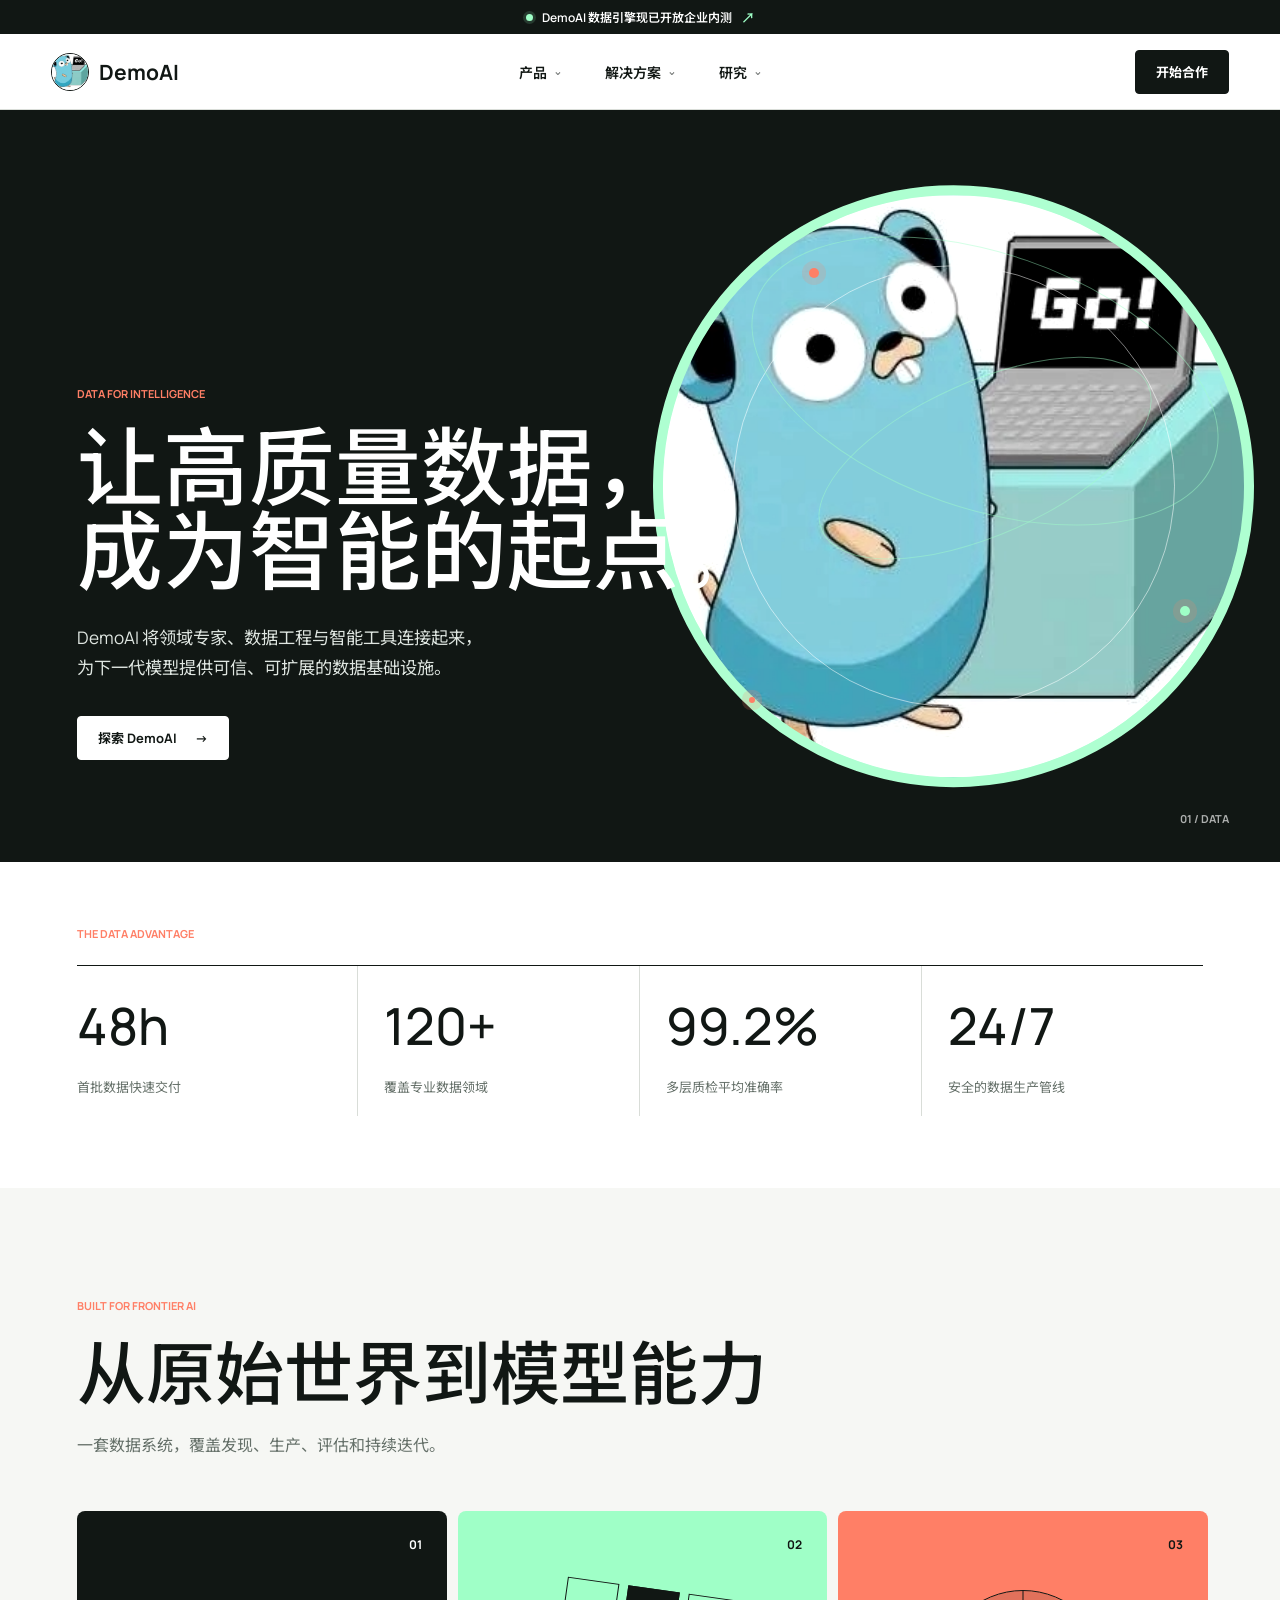
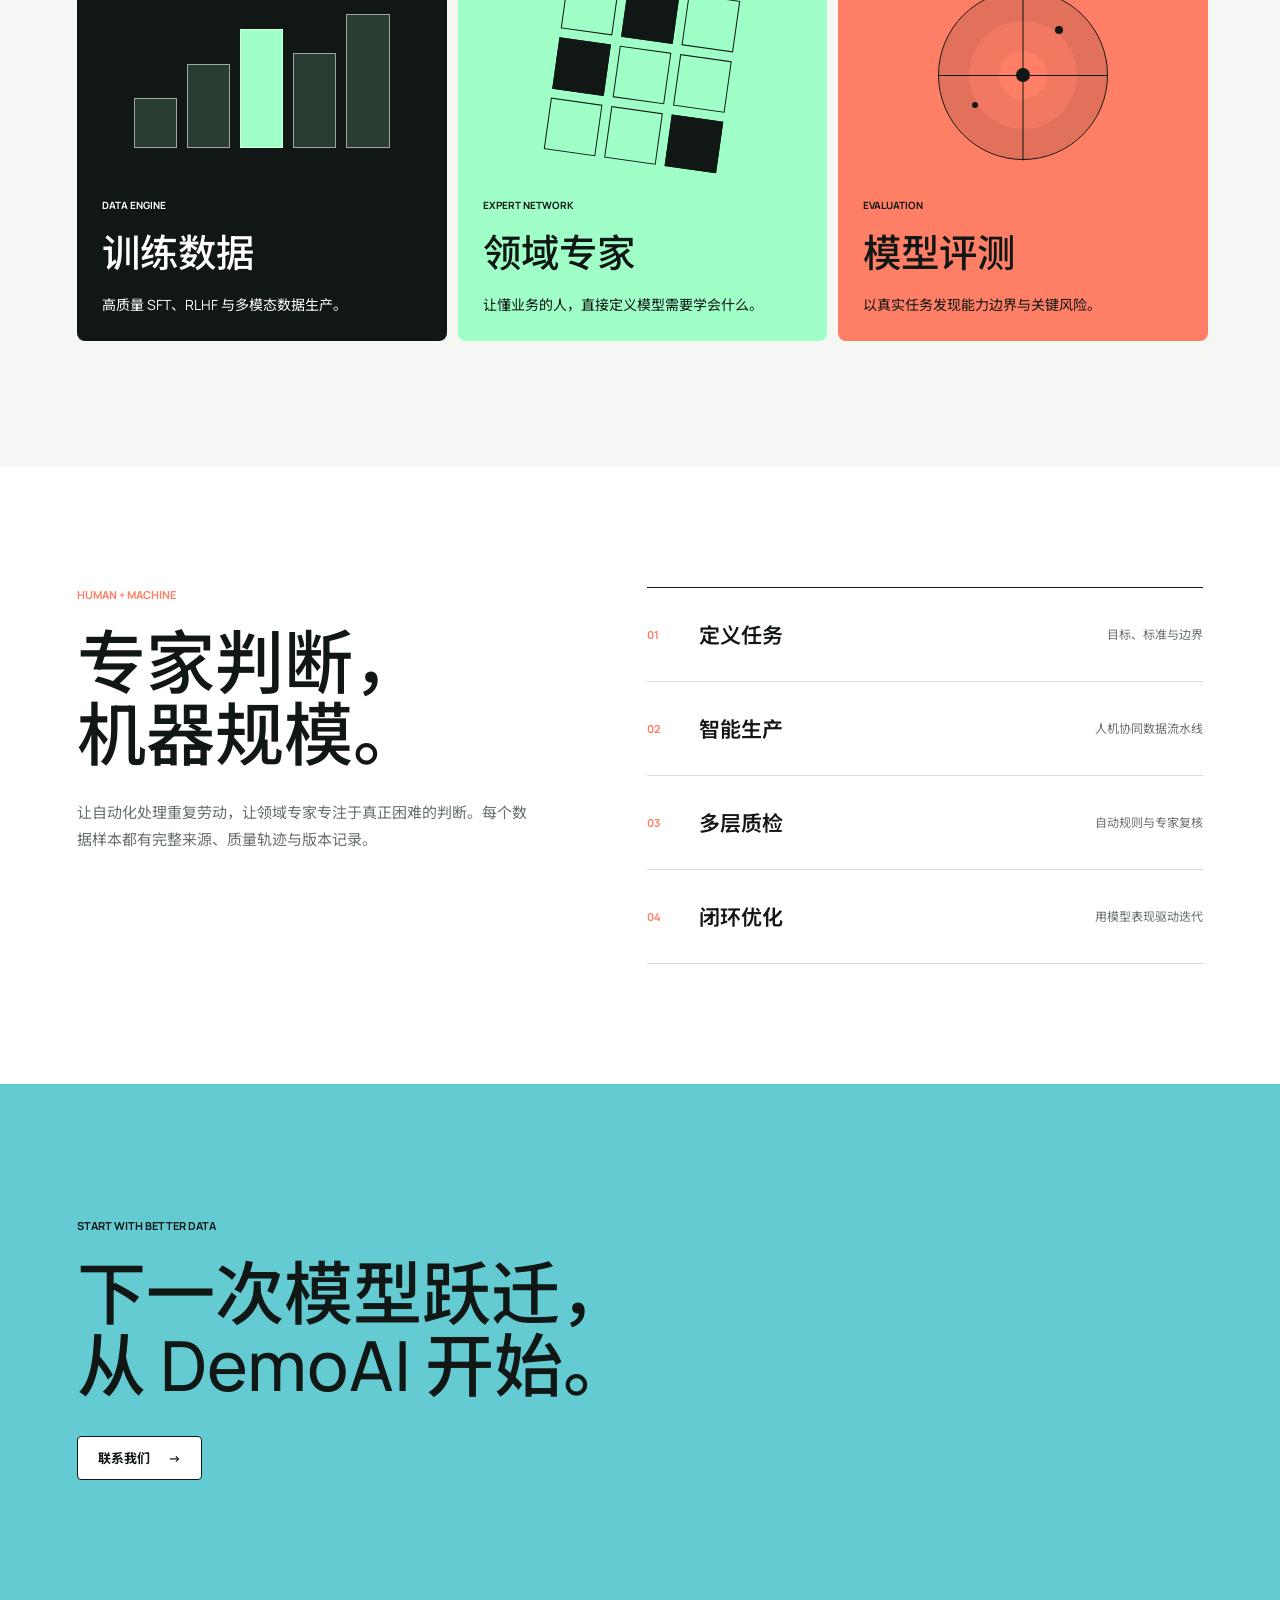
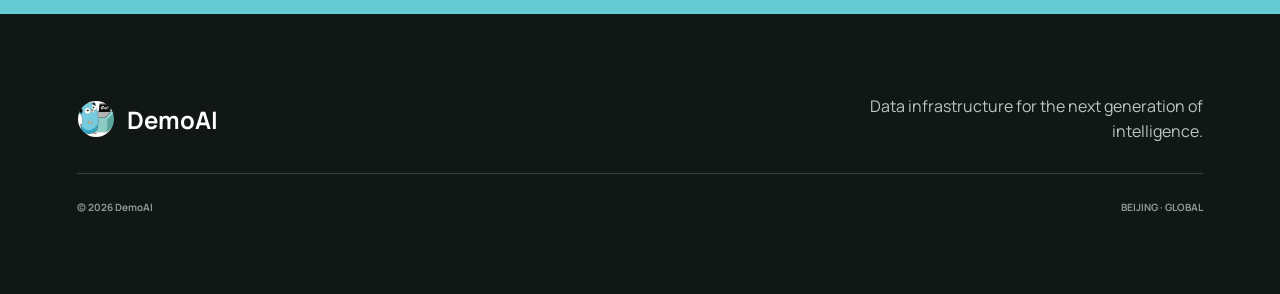
==== index.html @ bcf9f667 "Build DemoAI company homepage" ====
<!doctype html>
<html lang="zh-CN">
  <head>
    <meta charset="UTF-8" />
    <meta name="viewport" content="width=device-width, initial-scale=1.0" />
    <meta
      name="description"
      content="DemoAI 为人工智能团队提供高质量、多模态、可追溯的数据服务。"
    />
    <title>DemoAI | Data for intelligence</title>
    <link rel="preconnect" href="https://fonts.googleapis.com" />
    <link rel="preconnect" href="https://fonts.gstatic.com" crossorigin />
    <link
      href="https://fonts.googleapis.com/css2?family=Manrope:wght@400;500;600;700&family=Noto+Sans+SC:wght@400;500;600;700&display=swap"
      rel="stylesheet"
    />
    <link rel="stylesheet" href="styles.css" />
  </head>
  <body>
    <div class="announcement">
      <span class="announcement-dot" aria-hidden="true"></span>
      DemoAI 数据引擎现已开放企业内测
      <span class="announcement-arrow" aria-hidden="true">&#8599;</span>
    </div>

    <header class="site-header" data-header>
      <a class="brand" href="#top" aria-label="DemoAI 首页">
        <img src="assets/demoai-logo.jpeg" alt="DemoAI Logo" />
        <span>DemoAI</span>
      </a>

      <button
        class="menu-toggle"
        type="button"
        aria-label="打开导航菜单"
        aria-expanded="false"
        aria-controls="site-nav"
        data-menu-toggle
      >
        <span></span>
        <span></span>
      </button>

      <nav class="site-nav" id="site-nav" aria-label="主导航" data-nav>
        <div class="nav-group" data-dropdown>
          <button class="nav-trigger" type="button" aria-expanded="false">
            产品 <span aria-hidden="true">&#8964;</span>
          </button>
          <div class="dropdown" role="menu">
            <p class="dropdown-label">PRODUCTS</p>
            <button type="button" disabled role="menuitem">
              <strong>数据引擎</strong>
              <span>采集、治理与交付全链路</span>
            </button>
            <button type="button" disabled role="menuitem">
              <strong>模型评测</strong>
              <span>从能力到安全的系统评估</span>
            </button>
            <button type="button" disabled role="menuitem">
              <strong>Agent 工场</strong>
              <span>面向复杂任务的环境构建</span>
            </button>
          </div>
        </div>

        <div class="nav-group" data-dropdown>
          <button class="nav-trigger" type="button" aria-expanded="false">
            解决方案 <span aria-hidden="true">&#8964;</span>
          </button>
          <div class="dropdown dropdown-wide" role="menu">
            <p class="dropdown-label">SOLUTIONS</p>
            <button type="button" disabled role="menuitem">
              <strong>大模型训练</strong>
              <span>高质量预训练与后训练数据</span>
            </button>
            <button type="button" disabled role="menuitem">
              <strong>多模态理解</strong>
              <span>图像、视频与空间智能数据</span>
            </button>
            <button type="button" disabled role="menuitem">
              <strong>企业智能</strong>
              <span>私域知识与业务 Agent 数据</span>
            </button>
          </div>
        </div>

        <div class="nav-group" data-dropdown>
          <button class="nav-trigger" type="button" aria-expanded="false">
            研究 <span aria-hidden="true">&#8964;</span>
          </button>
          <div class="dropdown" role="menu">
            <p class="dropdown-label">RESEARCH</p>
            <button type="button" disabled role="menuitem">
              <strong>论文主页</strong>
              <span>即将开放</span>
            </button>
            <button type="button" disabled role="menuitem">
              <strong>技术报告</strong>
              <span>数据工程实践与洞察</span>
            </button>
            <button type="button" disabled role="menuitem">
              <strong>评测基准</strong>
              <span>面向真实场景的开放测评</span>
            </button>
          </div>
        </div>
      </nav>

      <button class="header-cta" type="button">开始合作</button>
    </header>

    <main id="top">
      <section class="hero" aria-labelledby="hero-title">
        <div class="hero-art" aria-hidden="true">
          <div class="data-orbit orbit-one"></div>
          <div class="data-orbit orbit-two"></div>
          <div class="data-point point-one"></div>
          <div class="data-point point-two"></div>
          <div class="data-point point-three"></div>
        </div>
        <div class="hero-logo" aria-hidden="true"></div>
        <div class="hero-content">
          <p class="eyebrow">DATA FOR INTELLIGENCE</p>
          <h1 id="hero-title">让高质量数据，<br />成为智能的起点。</h1>
          <p class="hero-copy">
            DemoAI 将领域专家、数据工程与智能工具连接起来，<br class="desktop-break" />
            为下一代模型提供可信、可扩展的数据基础设施。
          </p>
          <button class="primary-cta" type="button">
            探索 DemoAI <span aria-hidden="true">&#8594;</span>
          </button>
        </div>
        <div class="hero-index" aria-hidden="true">01 / DATA</div>
      </section>

      <section class="metrics" aria-label="DemoAI 数据能力">
        <p class="section-kicker">THE DATA ADVANTAGE</p>
        <div class="metric-grid">
          <article>
            <strong>48h</strong>
            <span>首批数据快速交付</span>
          </article>
          <article>
            <strong>120+</strong>
            <span>覆盖专业数据领域</span>
          </article>
          <article>
            <strong>99.2%</strong>
            <span>多层质检平均准确率</span>
          </article>
          <article>
            <strong>24/7</strong>
            <span>安全的数据生产管线</span>
          </article>
        </div>
      </section>

      <section class="capabilities" aria-labelledby="capabilities-title">
        <div class="section-heading">
          <p class="section-kicker">BUILT FOR FRONTIER AI</p>
          <h2 id="capabilities-title">从原始世界到模型能力</h2>
          <p>一套数据系统，覆盖发现、生产、评估和持续迭代。</p>
        </div>
        <div class="capability-grid">
          <article class="capability-card card-dark">
            <div class="card-number">01</div>
            <div class="signal-bars" aria-hidden="true">
              <i></i><i></i><i></i><i></i><i></i>
            </div>
            <div>
              <p>DATA ENGINE</p>
              <h3>训练数据</h3>
              <span>高质量 SFT、RLHF 与多模态数据生产。</span>
            </div>
          </article>
          <article class="capability-card card-mint">
            <div class="card-number">02</div>
            <div class="matrix" aria-hidden="true">
              <i></i><i></i><i></i><i></i><i></i><i></i><i></i><i></i><i></i>
            </div>
            <div>
              <p>EXPERT NETWORK</p>
              <h3>领域专家</h3>
              <span>让懂业务的人，直接定义模型需要学会什么。</span>
            </div>
          </article>
          <article class="capability-card card-coral">
            <div class="card-number">03</div>
            <div class="radar" aria-hidden="true"><i></i></div>
            <div>
              <p>EVALUATION</p>
              <h3>模型评测</h3>
              <span>以真实任务发现能力边界与关键风险。</span>
            </div>
          </article>
        </div>
      </section>

      <section class="workflow" aria-labelledby="workflow-title">
        <div class="workflow-copy">
          <p class="section-kicker">HUMAN + MACHINE</p>
          <h2 id="workflow-title">专家判断，<br />机器规模。</h2>
          <p>
            让自动化处理重复劳动，让领域专家专注于真正困难的判断。每个数据样本都有完整来源、质量轨迹与版本记录。
          </p>
        </div>
        <ol class="workflow-list">
          <li><span>01</span><strong>定义任务</strong><small>目标、标准与边界</small></li>
          <li><span>02</span><strong>智能生产</strong><small>人机协同数据流水线</small></li>
          <li><span>03</span><strong>多层质检</strong><small>自动规则与专家复核</small></li>
          <li><span>04</span><strong>闭环优化</strong><small>用模型表现驱动迭代</small></li>
        </ol>
      </section>

      <section class="cta-band">
        <p class="section-kicker">START WITH BETTER DATA</p>
        <h2>下一次模型跃迁，<br />从 DemoAI 开始。</h2>
        <button class="primary-cta light" type="button">
          联系我们 <span aria-hidden="true">&#8594;</span>
        </button>
      </section>
    </main>

    <footer class="site-footer">
      <div class="footer-brand">
        <img src="assets/demoai-logo.jpeg" alt="" />
        <strong>DemoAI</strong>
      </div>
      <p>Data infrastructure for the next generation of intelligence.</p>
      <div class="footer-meta">
        <span>&copy; 2026 DemoAI</span>
        <span>BEIJING &middot; GLOBAL</span>
      </div>
    </footer>

    <script src="script.js"></script>
  </body>
</html>
---- styles.css ----
:root {
  color-scheme: light;
  --ink: #111714;
  --paper: #f6f7f4;
  --white: #ffffff;
  --mint: #9fffc7;
  --aqua: #64cbd3;
  --coral: #ff7f66;
  --line: #d9ddd8;
  --muted: #657069;
  --header-height: 76px;
  --announcement-height: 34px;
  font-family: "Manrope", "Noto Sans SC", sans-serif;
  font-synthesis: none;
  text-rendering: optimizeLegibility;
}

* {
  box-sizing: border-box;
}

html {
  scroll-behavior: smooth;
}

body {
  margin: 0;
  background: var(--paper);
  color: var(--ink);
}

button,
a {
  font: inherit;
}

button {
  color: inherit;
}

.announcement {
  min-height: var(--announcement-height);
  display: flex;
  align-items: center;
  justify-content: center;
  gap: 9px;
  padding: 7px 20px;
  background: var(--ink);
  color: var(--white);
  font-size: 12px;
  font-weight: 600;
}

.announcement-dot {
  width: 7px;
  height: 7px;
  border-radius: 50%;
  background: var(--mint);
  box-shadow: 0 0 0 3px rgb(159 255 199 / 15%);
}

.announcement-arrow {
  color: var(--mint);
  font-size: 14px;
}

.site-header {
  position: relative;
  z-index: 30;
  height: var(--header-height);
  display: grid;
  grid-template-columns: minmax(170px, 1fr) auto minmax(170px, 1fr);
  align-items: center;
  padding: 0 clamp(20px, 4vw, 64px);
  background: var(--white);
  border-bottom: 1px solid var(--line);
}

.brand {
  width: max-content;
  display: inline-flex;
  align-items: center;
  gap: 10px;
  color: var(--ink);
  text-decoration: none;
  font-size: 21px;
  font-weight: 700;
}

.brand img,
.footer-brand img {
  width: 38px;
  height: 38px;
  object-fit: cover;
  border: 1px solid var(--ink);
  border-radius: 50%;
}

.site-nav {
  display: flex;
  align-items: stretch;
  height: 100%;
}

.nav-group {
  position: relative;
  display: flex;
  align-items: center;
}

.nav-trigger {
  height: 100%;
  display: inline-flex;
  align-items: center;
  gap: 7px;
  padding: 0 22px;
  border: 0;
  background: transparent;
  font-size: 14px;
  font-weight: 600;
  cursor: pointer;
}

.nav-trigger span {
  display: inline-block;
  font-size: 14px;
  transform: translateY(-2px);
  transition: transform 180ms ease;
}

.nav-group.is-open .nav-trigger span {
  transform: rotate(180deg) translateY(2px);
}

.nav-trigger::after {
  content: "";
  position: absolute;
  right: 22px;
  bottom: 0;
  left: 22px;
  height: 2px;
  background: var(--ink);
  transform: scaleX(0);
  transition: transform 180ms ease;
}

.nav-group.is-open .nav-trigger::after,
.nav-trigger:hover::after,
.nav-trigger:focus-visible::after {
  transform: scaleX(1);
}

.dropdown {
  position: absolute;
  top: calc(100% - 1px);
  left: 50%;
  width: 310px;
  padding: 18px;
  border: 1px solid var(--line);
  background: var(--white);
  box-shadow: 0 16px 40px rgb(17 23 20 / 12%);
  opacity: 0;
  visibility: hidden;
  transform: translate(-50%, 8px);
  transition: opacity 150ms ease, transform 150ms ease, visibility 150ms ease;
}

.dropdown-wide {
  width: 340px;
}

.nav-group.is-open .dropdown {
  opacity: 1;
  visibility: visible;
  transform: translate(-50%, 0);
}

.dropdown-label {
  margin: 0 0 10px;
  color: var(--muted);
  font-size: 10px;
  font-weight: 700;
  letter-spacing: 0;
}

.dropdown button {
  width: 100%;
  display: grid;
  gap: 3px;
  padding: 13px 12px;
  border: 0;
  border-top: 1px solid #eceeeb;
  background: transparent;
  text-align: left;
}

.dropdown button:disabled {
  color: var(--ink);
  cursor: default;
  opacity: 1;
}

.dropdown button:hover {
  background: #f1f4f0;
}

.dropdown strong {
  font-size: 14px;
  font-weight: 650;
}

.dropdown span {
  color: var(--muted);
  font-size: 12px;
}

.header-cta,
.primary-cta {
  min-height: 44px;
  display: inline-flex;
  align-items: center;
  justify-content: center;
  gap: 18px;
  padding: 0 20px;
  border: 1px solid var(--ink);
  border-radius: 4px;
  background: var(--ink);
  color: var(--white);
  font-size: 13px;
  font-weight: 700;
  cursor: pointer;
  transition: background 180ms ease, color 180ms ease, transform 180ms ease;
}

.header-cta {
  justify-self: end;
}

.header-cta:hover,
.primary-cta:hover {
  background: var(--mint);
  color: var(--ink);
  transform: translateY(-2px);
}

.menu-toggle {
  display: none;
}

.hero {
  position: relative;
  min-height: min(790px, calc(100svh - var(--announcement-height) - var(--header-height) - 38px));
  overflow: hidden;
  display: flex;
  align-items: flex-end;
  padding: clamp(56px, 8vw, 116px) clamp(22px, 6vw, 92px);
  background: var(--ink);
  color: var(--white);
  isolation: isolate;
}

.hero-logo {
  position: absolute;
  z-index: -2;
  top: 50%;
  right: clamp(-50px, 2vw, 44px);
  width: min(47vw, 620px);
  aspect-ratio: 1;
  background: var(--aqua) url("assets/demoai-logo.jpeg") center / cover no-repeat;
  border: 10px solid var(--mint);
  border-radius: 50%;
  transform: translateY(-50%);
  filter: saturate(0.82) contrast(1.05);
}

.hero-logo::after {
  content: "";
  position: absolute;
  inset: 12%;
  border: 1px solid rgb(255 255 255 / 50%);
  border-radius: 50%;
}

.hero-content {
  position: relative;
  z-index: 2;
  width: min(850px, 67vw);
}

.eyebrow,
.section-kicker {
  margin: 0 0 24px;
  color: var(--coral);
  font-size: 11px;
  font-weight: 700;
  letter-spacing: 0;
}

.hero h1 {
  max-width: 850px;
  margin: 0;
  font-size: clamp(48px, 6.7vw, 102px);
  font-weight: 500;
  line-height: 0.98;
  letter-spacing: 0;
}

.hero-copy {
  margin: 30px 0 32px;
  color: #dfe6e1;
  font-size: clamp(15px, 1.35vw, 19px);
  line-height: 1.75;
}

.hero .primary-cta {
  border-color: var(--white);
  background: var(--white);
  color: var(--ink);
}

.hero .primary-cta:hover {
  border-color: var(--mint);
  background: var(--mint);
}

.hero-index {
  position: absolute;
  right: clamp(22px, 4vw, 64px);
  bottom: 36px;
  color: rgb(255 255 255 / 65%);
  font-size: 11px;
  font-weight: 700;
}

.hero-art {
  position: absolute;
  inset: 0;
  z-index: -1;
  pointer-events: none;
}

.data-orbit {
  position: absolute;
  border: 1px solid rgb(159 255 199 / 45%);
  border-radius: 50%;
}

.orbit-one {
  width: 38vw;
  height: 20vw;
  top: 19%;
  right: 4%;
  transform: rotate(19deg);
}

.orbit-two {
  width: 28vw;
  height: 12vw;
  top: 36%;
  right: 9%;
  transform: rotate(-24deg);
}

.data-point {
  position: absolute;
  width: 10px;
  height: 10px;
  border-radius: 50%;
  background: var(--coral);
  box-shadow: 0 0 0 7px rgb(255 127 102 / 18%);
}

.point-one { top: 21%; right: 36%; }
.point-two { top: 66%; right: 7%; background: var(--mint); }
.point-three { top: 78%; right: 41%; width: 6px; height: 6px; }

.metrics {
  padding: 64px clamp(22px, 6vw, 92px) 72px;
  background: var(--white);
}

.metric-grid {
  display: grid;
  grid-template-columns: repeat(4, minmax(0, 1fr));
  border-top: 1px solid var(--ink);
}

.metric-grid article {
  min-height: 150px;
  display: flex;
  flex-direction: column;
  justify-content: space-between;
  padding: 24px 26px 20px 0;
  border-right: 1px solid var(--line);
}

.metric-grid article:not(:first-child) {
  padding-left: 26px;
}

.metric-grid article:last-child {
  border-right: 0;
}

.metric-grid strong {
  font-size: clamp(36px, 4vw, 64px);
  font-weight: 500;
}

.metric-grid span {
  color: var(--muted);
  font-size: 13px;
}

.capabilities {
  padding: 110px clamp(22px, 6vw, 92px) 126px;
}

.section-heading {
  max-width: 760px;
  margin-bottom: 52px;
}

.section-heading h2,
.workflow h2,
.cta-band h2 {
  margin: 0;
  font-size: clamp(42px, 5.4vw, 78px);
  font-weight: 500;
  line-height: 1.05;
  letter-spacing: 0;
}

.section-heading > p:last-child {
  max-width: 540px;
  margin: 22px 0 0;
  color: var(--muted);
  font-size: 16px;
  line-height: 1.7;
}

.capability-grid {
  display: grid;
  grid-template-columns: repeat(3, minmax(0, 1fr));
  gap: 16px;
}

.capability-card {
  aspect-ratio: 0.86;
  min-height: 430px;
  display: flex;
  flex-direction: column;
  justify-content: space-between;
  padding: 25px;
  border-radius: 8px;
  overflow: hidden;
}

.card-dark {
  background: var(--ink);
  color: var(--white);
}

.card-mint {
  background: var(--mint);
}

.card-coral {
  background: var(--coral);
}

.card-number {
  align-self: flex-end;
  font-size: 12px;
  font-weight: 700;
}

.capability-card p {
  margin: 0 0 10px;
  font-size: 10px;
  font-weight: 700;
}

.capability-card h3 {
  margin: 0 0 14px;
  font-size: clamp(30px, 3vw, 46px);
  font-weight: 500;
}

.capability-card span {
  display: block;
  max-width: 300px;
  font-size: 14px;
  line-height: 1.65;
}

.signal-bars {
  height: 145px;
  display: flex;
  align-items: flex-end;
  gap: 10px;
  padding: 0 10%;
}

.signal-bars i {
  flex: 1;
  border: 1px solid rgb(255 255 255 / 55%);
  background: rgb(159 255 199 / 16%);
}

.signal-bars i:nth-child(1) { height: 34%; }
.signal-bars i:nth-child(2) { height: 58%; }
.signal-bars i:nth-child(3) { height: 82%; background: var(--mint); }
.signal-bars i:nth-child(4) { height: 65%; }
.signal-bars i:nth-child(5) { height: 92%; }

.matrix {
  display: grid;
  grid-template-columns: repeat(3, 52px);
  gap: 9px;
  align-self: center;
  transform: rotate(8deg);
}

.matrix i {
  aspect-ratio: 1;
  border: 1px solid var(--ink);
  background: transparent;
}

.matrix i:nth-child(2),
.matrix i:nth-child(4),
.matrix i:nth-child(9) {
  background: var(--ink);
}

.radar {
  width: 170px;
  aspect-ratio: 1;
  align-self: center;
  display: grid;
  place-items: center;
  border: 1px solid var(--ink);
  border-radius: 50%;
  box-shadow: inset 0 0 0 30px rgb(17 23 20 / 7%), inset 0 0 0 60px rgb(17 23 20 / 6%);
}

.radar::before,
.radar::after {
  content: "";
  position: absolute;
  width: 170px;
  height: 1px;
  background: var(--ink);
}

.radar::after {
  transform: rotate(90deg);
}

.radar i {
  position: relative;
  z-index: 1;
  width: 14px;
  height: 14px;
  border-radius: 50%;
  background: var(--ink);
  box-shadow: 36px -45px 0 -3px var(--ink), -48px 30px 0 -4px var(--ink);
}

.workflow {
  display: grid;
  grid-template-columns: minmax(0, 0.9fr) minmax(460px, 1.1fr);
  gap: clamp(60px, 9vw, 150px);
  padding: 120px clamp(22px, 6vw, 92px);
  background: var(--white);
}

.workflow-copy > p:last-child {
  max-width: 520px;
  margin: 28px 0 0;
  color: var(--muted);
  font-size: 15px;
  line-height: 1.8;
}

.workflow-list {
  margin: 0;
  padding: 0;
  border-top: 1px solid var(--ink);
  list-style: none;
}

.workflow-list li {
  display: grid;
  grid-template-columns: 52px 1fr auto;
  align-items: center;
  min-height: 94px;
  border-bottom: 1px solid var(--line);
}

.workflow-list span {
  color: var(--coral);
  font-size: 11px;
  font-weight: 700;
}

.workflow-list strong {
  font-size: 21px;
  font-weight: 600;
}

.workflow-list small {
  color: var(--muted);
  font-size: 12px;
}

.cta-band {
  min-height: 530px;
  display: flex;
  flex-direction: column;
  align-items: flex-start;
  justify-content: center;
  padding: 80px clamp(22px, 6vw, 92px);
  background: var(--aqua);
  color: var(--ink);
}

.cta-band .section-kicker {
  color: var(--ink);
}

.cta-band h2 {
  margin-bottom: 34px;
}

.primary-cta.light {
  background: var(--white);
  color: var(--ink);
}

.site-footer {
  min-height: 280px;
  display: grid;
  grid-template-columns: 1fr 1fr;
  align-content: center;
  gap: 28px;
  padding: 70px clamp(22px, 6vw, 92px);
  background: var(--ink);
  color: var(--white);
}

.footer-brand {
  display: flex;
  align-items: center;
  gap: 12px;
  font-size: 24px;
}

.site-footer > p {
  justify-self: end;
  max-width: 390px;
  margin: 0;
  color: #bdc5c0;
  line-height: 1.6;
  text-align: right;
}

.footer-meta {
  grid-column: 1 / -1;
  display: flex;
  justify-content: space-between;
  padding-top: 26px;
  border-top: 1px solid #39413c;
  color: #8f9992;
  font-size: 10px;
  font-weight: 700;
}

@media (max-width: 900px) {
  .site-header {
    grid-template-columns: 1fr auto;
  }

  .menu-toggle {
    width: 44px;
    height: 44px;
    display: grid;
    place-content: center;
    gap: 7px;
    border: 1px solid var(--line);
    border-radius: 4px;
    background: var(--white);
    cursor: pointer;
  }

  .menu-toggle span {
    width: 18px;
    height: 1px;
    background: var(--ink);
    transition: transform 180ms ease;
  }

  .menu-toggle[aria-expanded="true"] span:first-child {
    transform: translateY(4px) rotate(45deg);
  }

  .menu-toggle[aria-expanded="true"] span:last-child {
    transform: translateY(-4px) rotate(-45deg);
  }

  .header-cta {
    display: none;
  }

  .site-nav {
    position: absolute;
    top: 100%;
    right: 0;
    left: 0;
    height: auto;
    display: none;
    flex-direction: column;
    padding: 10px 20px 22px;
    border-bottom: 1px solid var(--line);
    background: var(--white);
    box-shadow: 0 18px 36px rgb(17 23 20 / 10%);
  }

  .site-nav.is-open {
    display: flex;
  }

  .nav-group {
    display: block;
    border-bottom: 1px solid var(--line);
  }

  .nav-trigger {
    width: 100%;
    height: 54px;
    justify-content: space-between;
    padding: 0;
  }

  .nav-trigger::after {
    display: none;
  }

  .dropdown,
  .dropdown-wide {
    position: static;
    width: 100%;
    display: none;
    padding: 0 0 14px;
    border: 0;
    box-shadow: none;
    opacity: 1;
    visibility: visible;
    transform: none;
  }

  .nav-group.is-open .dropdown {
    display: block;
    transform: none;
  }

  .hero {
    min-height: 740px;
    align-items: flex-end;
  }

  .hero-content {
    width: 100%;
  }

  .hero-logo {
    top: 27%;
    right: -70px;
    width: min(62vw, 440px);
  }

  .hero h1 {
    font-size: clamp(48px, 9vw, 76px);
  }

  .metric-grid,
  .capability-grid {
    grid-template-columns: repeat(2, minmax(0, 1fr));
  }

  .metric-grid article:nth-child(2) {
    border-right: 0;
  }

  .metric-grid article:nth-child(n + 3) {
    border-top: 1px solid var(--line);
  }

  .capability-card:last-child {
    grid-column: 1 / -1;
    aspect-ratio: 1.5;
  }

  .workflow {
    grid-template-columns: 1fr;
  }
}

@media (max-width: 620px) {
  :root {
    --header-height: 66px;
  }

  .announcement {
    font-size: 10px;
  }

  .site-header {
    padding: 0 16px;
  }

  .brand {
    font-size: 19px;
  }

  .brand img {
    width: 34px;
    height: 34px;
  }

  .hero {
    min-height: 680px;
    padding: 44px 20px 48px;
  }

  .hero-logo {
    top: 25%;
    right: -52px;
    width: 70vw;
    border-width: 7px;
    opacity: 0.72;
  }

  .hero h1 {
    font-size: 48px;
    line-height: 1.03;
  }

  .hero-copy {
    max-width: 410px;
    font-size: 14px;
  }

  .desktop-break {
    display: none;
  }

  .hero-index {
    display: none;
  }

  .metrics,
  .capabilities,
  .workflow,
  .cta-band,
  .site-footer {
    padding-right: 20px;
    padding-left: 20px;
  }

  .metrics {
    padding-top: 48px;
  }

  .metric-grid {
    grid-template-columns: 1fr 1fr;
  }

  .metric-grid article {
    min-height: 120px;
    padding: 18px 12px 16px 0;
  }

  .metric-grid article:not(:first-child) {
    padding-left: 14px;
  }

  .metric-grid strong {
    font-size: 34px;
  }

  .metric-grid span {
    font-size: 11px;
  }

  .capabilities {
    padding-top: 82px;
    padding-bottom: 88px;
  }

  .section-heading h2,
  .workflow h2,
  .cta-band h2 {
    font-size: 42px;
  }

  .capability-grid {
    grid-template-columns: 1fr;
  }

  .capability-card,
  .capability-card:last-child {
    grid-column: auto;
    min-height: 420px;
    aspect-ratio: auto;
  }

  .workflow {
    min-width: 0;
    padding-top: 84px;
    padding-bottom: 84px;
  }

  .workflow-list li {
    grid-template-columns: 38px 1fr;
    min-height: 86px;
  }

  .workflow-list small {
    grid-column: 2;
    padding-bottom: 16px;
  }

  .cta-band {
    min-height: 470px;
  }

  .site-footer {
    grid-template-columns: 1fr;
  }

  .site-footer > p {
    justify-self: start;
    text-align: left;
  }

  .footer-meta {
    flex-direction: column;
    gap: 10px;
  }
}

@media (prefers-reduced-motion: reduce) {
  *,
  *::before,
  *::after {
    scroll-behavior: auto !important;
    transition-duration: 0.01ms !important;
  }
}
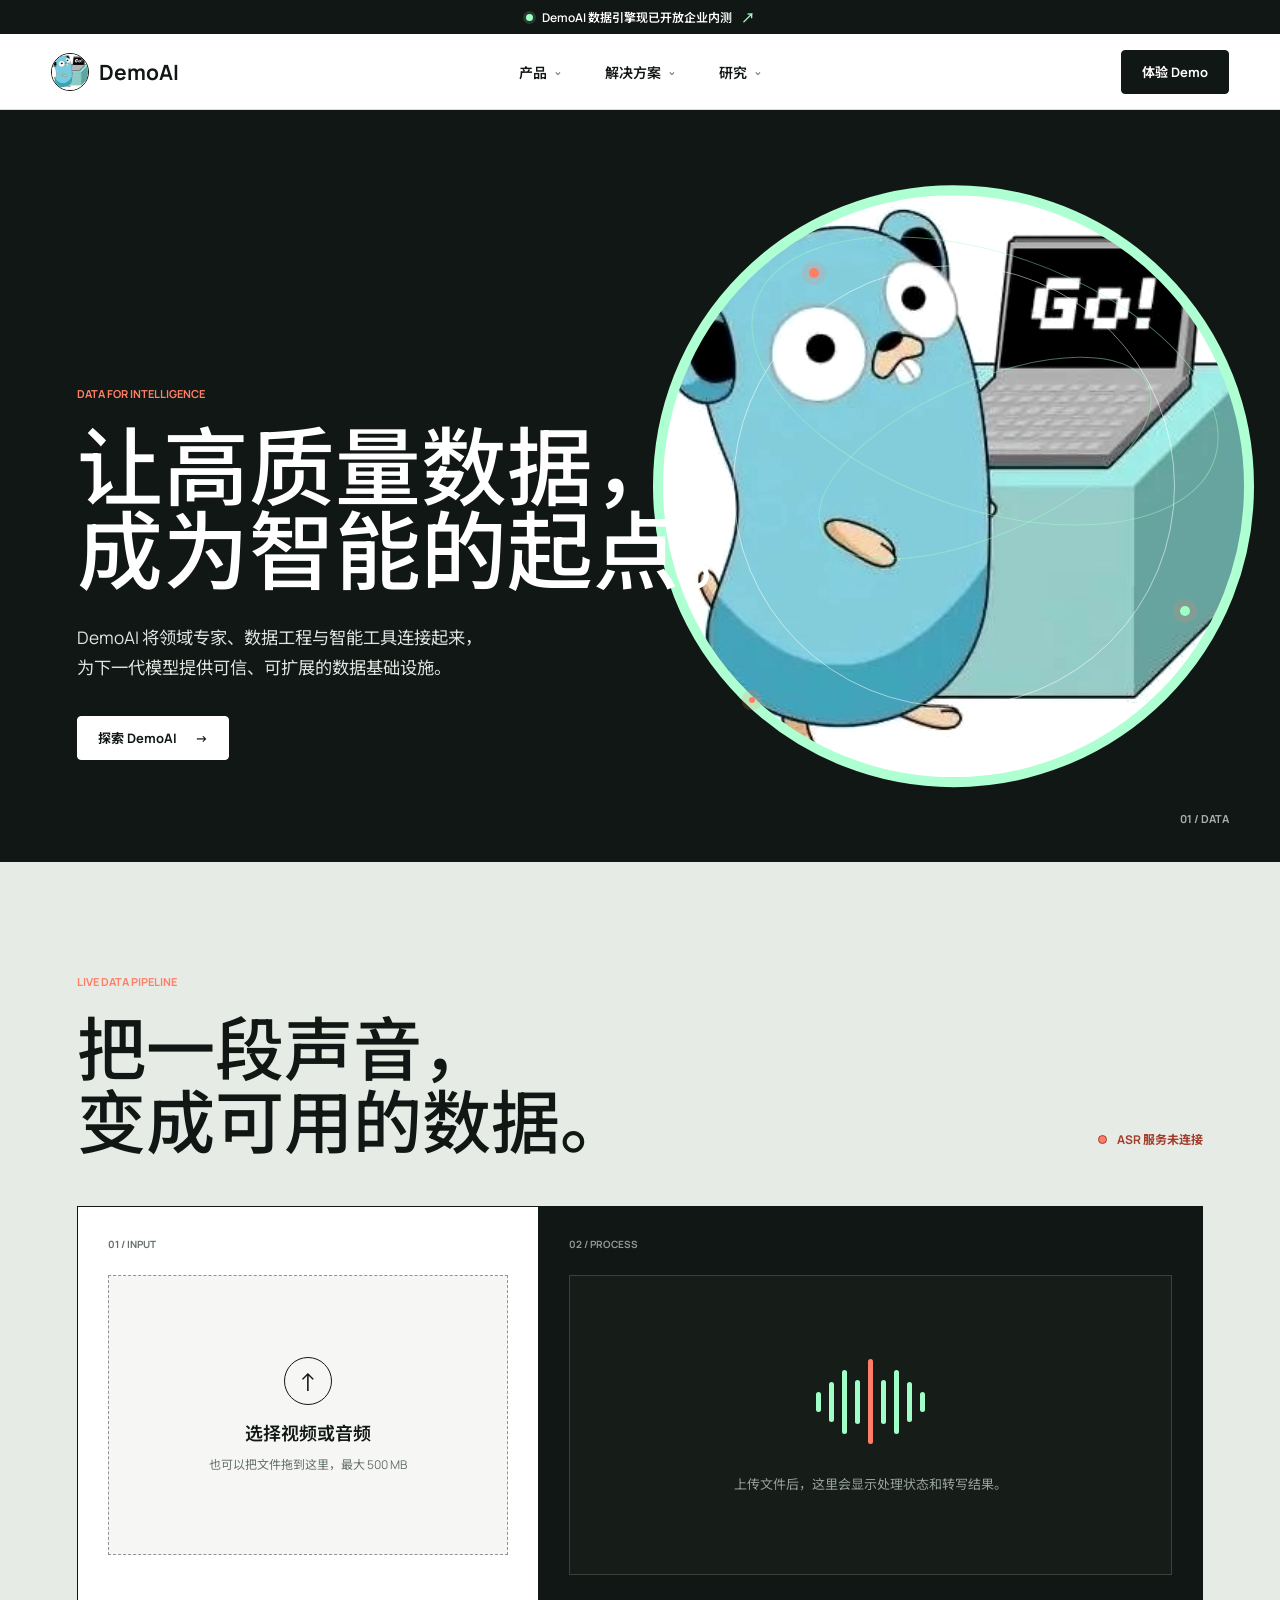
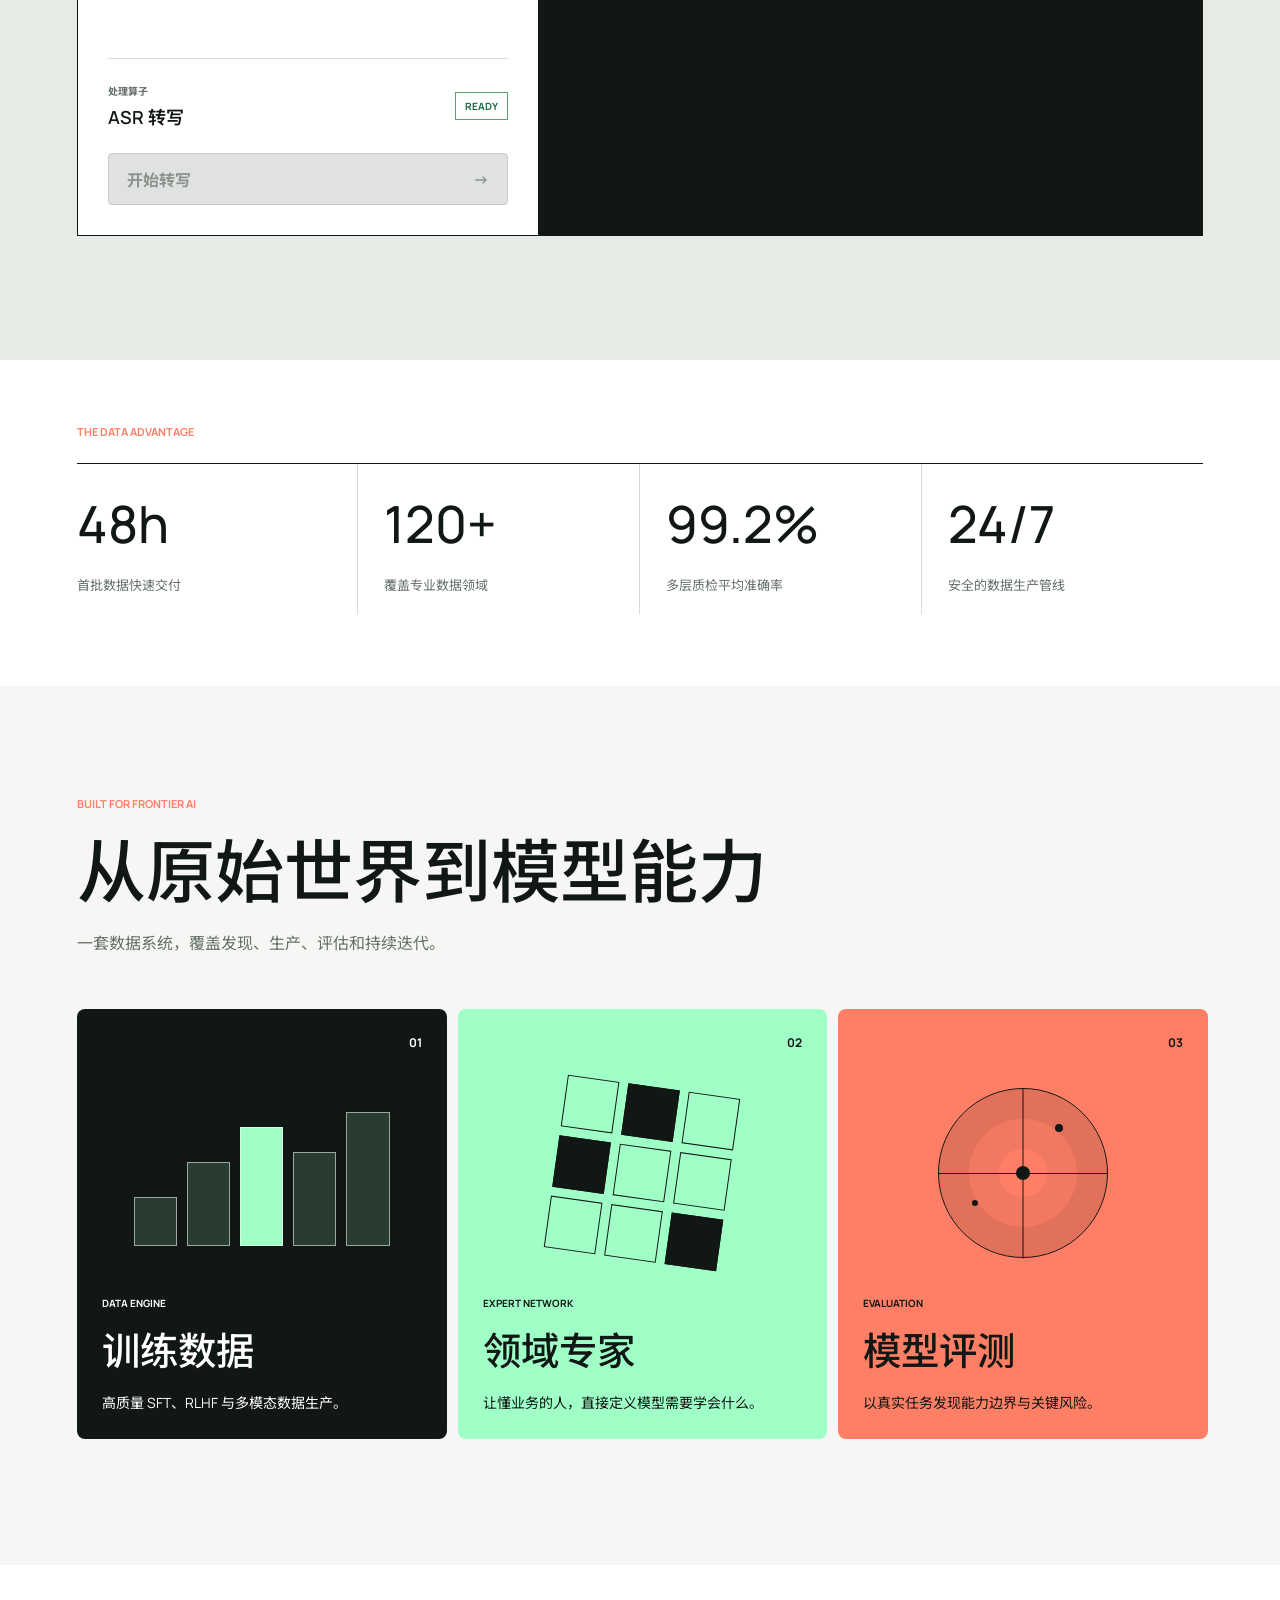
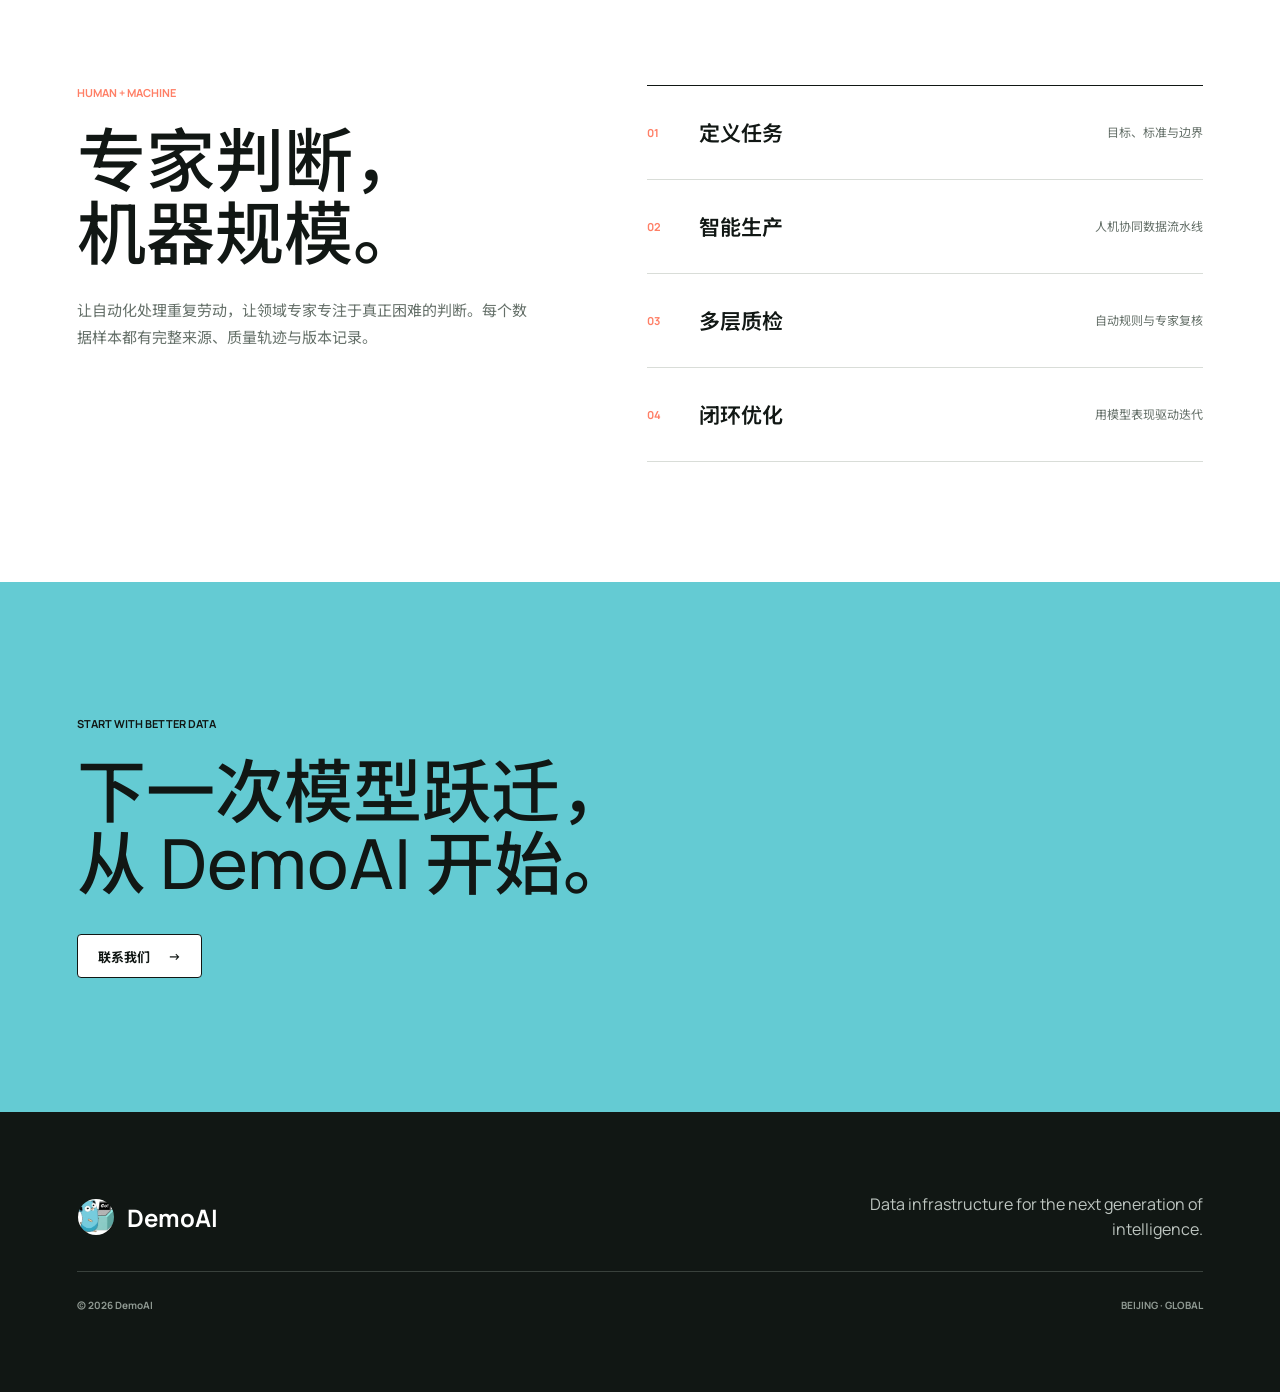
==== commit cf6b7beb: "Add ASR processing playground" ====
--- a/index.html
+++ b/index.html
@@ -7,6 +7,7 @@
       name="description"
       content="DemoAI 为人工智能团队提供高质量、多模态、可追溯的数据服务。"
     />
+    <meta name="demoai-api-base" content="http://localhost:8080" />
     <title>DemoAI | Data for intelligence</title>
     <link rel="preconnect" href="https://fonts.googleapis.com" />
     <link rel="preconnect" href="https://fonts.gstatic.com" crossorigin />
@@ -106,7 +107,7 @@
         </div>
       </nav>
 
-      <button class="header-cta" type="button">开始合作</button>
+      <a class="header-cta" href="#playground">体验 Demo</a>
     </header>
 
     <main id="top">
@@ -126,11 +127,107 @@
             DemoAI 将领域专家、数据工程与智能工具连接起来，<br class="desktop-break" />
             为下一代模型提供可信、可扩展的数据基础设施。
           </p>
-          <button class="primary-cta" type="button">
+          <a class="primary-cta" href="#playground">
             探索 DemoAI <span aria-hidden="true">&#8594;</span>
-          </button>
+          </a>
         </div>
         <div class="hero-index" aria-hidden="true">01 / DATA</div>
+      </section>
+
+      <section class="playground" id="playground" aria-labelledby="playground-title">
+        <div class="playground-heading">
+          <div>
+            <p class="section-kicker">LIVE DATA PIPELINE</p>
+            <h2 id="playground-title">把一段声音，<br />变成可用的数据。</h2>
+          </div>
+          <div class="service-state" data-service-state>
+            <span aria-hidden="true"></span>
+            <strong>正在连接 ASR 服务</strong>
+          </div>
+        </div>
+
+        <div class="playground-shell">
+          <form class="asr-input" data-asr-form>
+            <div class="panel-index">01 / INPUT</div>
+            <label class="upload-zone" data-upload-zone>
+              <input
+                type="file"
+                name="file"
+                accept="video/*,audio/*,.mkv,.flac"
+                data-file-input
+                required
+              />
+              <span class="upload-symbol" aria-hidden="true">&#8593;</span>
+              <strong>选择视频或音频</strong>
+              <small>也可以把文件拖到这里，最大 500 MB</small>
+            </label>
+
+            <div class="selected-file" data-selected-file hidden>
+              <div>
+                <span>已选择</span>
+                <strong data-file-name></strong>
+              </div>
+              <button type="button" data-clear-file aria-label="移除文件">&times;</button>
+            </div>
+
+            <div class="operator-line">
+              <div>
+                <span>处理算子</span>
+                <strong>ASR 转写</strong>
+              </div>
+              <span class="operator-status">READY</span>
+            </div>
+
+            <button class="run-button" type="submit" data-run-button disabled>
+              开始转写 <span aria-hidden="true">&#8594;</span>
+            </button>
+            <p class="form-error" data-form-error role="alert" hidden></p>
+          </form>
+
+          <div class="asr-output" aria-live="polite">
+            <div class="panel-index">02 / PROCESS</div>
+            <div class="media-preview" data-media-preview>
+              <div class="waveform" aria-hidden="true">
+                <i></i><i></i><i></i><i></i><i></i><i></i><i></i><i></i><i></i>
+              </div>
+              <p>上传文件后，这里会显示处理状态和转写结果。</p>
+            </div>
+
+            <div class="job-progress" data-job-progress hidden>
+              <div class="progress-heading">
+                <div>
+                  <span data-job-stage>准备任务</span>
+                  <strong data-job-progress-value>0%</strong>
+                </div>
+                <small data-job-id></small>
+              </div>
+              <div class="progress-track" aria-hidden="true">
+                <i data-progress-bar></i>
+              </div>
+              <ol class="progress-steps">
+                <li data-step="upload">上传文件</li>
+                <li data-step="queued">进入队列</li>
+                <li data-step="transcribing">ASR 转写</li>
+                <li data-step="completed">生成结果</li>
+              </ol>
+            </div>
+
+            <div class="transcript-result" data-transcript-result hidden>
+              <div class="result-meta">
+                <div><span>语言</span><strong data-result-language>--</strong></div>
+                <div><span>时长</span><strong data-result-duration>--</strong></div>
+                <div><span>片段</span><strong data-result-segments>--</strong></div>
+              </div>
+              <div class="transcript-copy">
+                <span>TRANSCRIPT</span>
+                <p data-result-text></p>
+              </div>
+              <a class="download-result" href="#" data-download-result download>
+                下载完整 JSON <span aria-hidden="true">&#8595;</span>
+              </a>
+            </div>
+          </div>
+        </div>
       </section>
 
       <section class="metrics" aria-label="DemoAI 数据能力">
--- a/styles.css
+++ b/styles.css
@@ -228,6 +228,7 @@
   color: var(--white);
   font-size: 13px;
   font-weight: 700;
+  text-decoration: none;
   cursor: pointer;
   transition: background 180ms ease, color 180ms ease, transform 180ms ease;
 }
@@ -374,6 +375,440 @@
 .point-two { top: 66%; right: 7%; background: var(--mint); }
 .point-three { top: 78%; right: 41%; width: 6px; height: 6px; }
 
+.playground {
+  padding: 112px clamp(22px, 6vw, 92px) 124px;
+  background: #e7ebe6;
+}
+
+.playground-heading {
+  display: flex;
+  align-items: flex-end;
+  justify-content: space-between;
+  gap: 40px;
+  margin-bottom: 48px;
+}
+
+.playground-heading h2 {
+  max-width: 820px;
+  margin: 0;
+  font-size: clamp(42px, 5.4vw, 78px);
+  font-weight: 500;
+  line-height: 1.05;
+}
+
+.service-state {
+  min-width: 220px;
+  display: flex;
+  align-items: center;
+  justify-content: flex-end;
+  gap: 10px;
+  padding-bottom: 10px;
+  color: var(--muted);
+  font-size: 12px;
+}
+
+.service-state span {
+  width: 9px;
+  height: 9px;
+  flex: 0 0 auto;
+  border: 1px solid currentColor;
+  border-radius: 50%;
+  background: transparent;
+}
+
+.service-state.is-online {
+  color: #176a45;
+}
+
+.service-state.is-online span {
+  border-color: #176a45;
+  background: var(--mint);
+  box-shadow: 0 0 0 4px rgb(23 106 69 / 10%);
+}
+
+.service-state.is-offline {
+  color: #a33c2b;
+}
+
+.service-state.is-offline span {
+  border-color: #a33c2b;
+  background: var(--coral);
+}
+
+.playground-shell {
+  display: grid;
+  grid-template-columns: minmax(340px, 0.82fr) minmax(440px, 1.18fr);
+  min-height: 630px;
+  border: 1px solid var(--ink);
+  background: var(--white);
+}
+
+.asr-input,
+.asr-output {
+  min-width: 0;
+  padding: 30px;
+}
+
+.asr-input {
+  display: flex;
+  flex-direction: column;
+  border-right: 1px solid var(--ink);
+}
+
+.asr-output {
+  display: flex;
+  flex-direction: column;
+  background: var(--ink);
+  color: var(--white);
+}
+
+.panel-index {
+  margin-bottom: 24px;
+  color: var(--muted);
+  font-size: 10px;
+  font-weight: 700;
+}
+
+.asr-output .panel-index {
+  color: #8f9992;
+}
+
+.upload-zone {
+  min-height: 280px;
+  display: flex;
+  flex-direction: column;
+  align-items: center;
+  justify-content: center;
+  gap: 10px;
+  padding: 32px;
+  border: 1px dashed #8d9690;
+  background: #f6f7f4;
+  text-align: center;
+  cursor: pointer;
+  transition: border-color 160ms ease, background 160ms ease;
+}
+
+.upload-zone:hover,
+.upload-zone.is-dragging {
+  border-color: var(--ink);
+  background: #e9fff1;
+}
+
+.upload-zone input {
+  position: absolute;
+  width: 1px;
+  height: 1px;
+  overflow: hidden;
+  opacity: 0;
+}
+
+.upload-symbol {
+  width: 48px;
+  height: 48px;
+  display: grid;
+  place-items: center;
+  border: 1px solid var(--ink);
+  border-radius: 50%;
+  font-size: 25px;
+  line-height: 1;
+}
+
+.upload-zone strong {
+  margin-top: 4px;
+  font-size: 18px;
+  font-weight: 600;
+}
+
+.upload-zone small {
+  color: var(--muted);
+  font-size: 12px;
+}
+
+.selected-file {
+  min-height: 72px;
+  align-items: center;
+  justify-content: space-between;
+  gap: 20px;
+  padding: 14px 16px;
+  border-right: 1px solid var(--line);
+  border-bottom: 1px solid var(--line);
+  border-left: 1px solid var(--line);
+}
+
+.selected-file:not([hidden]) {
+  display: flex;
+}
+
+.selected-file div {
+  min-width: 0;
+  display: grid;
+  gap: 4px;
+}
+
+.selected-file span,
+.operator-line span {
+  color: var(--muted);
+  font-size: 10px;
+  font-weight: 700;
+}
+
+.selected-file strong {
+  overflow: hidden;
+  font-size: 13px;
+  font-weight: 600;
+  text-overflow: ellipsis;
+  white-space: nowrap;
+}
+
+.selected-file button {
+  width: 34px;
+  height: 34px;
+  flex: 0 0 auto;
+  border: 0;
+  background: transparent;
+  font-size: 24px;
+  cursor: pointer;
+}
+
+.operator-line {
+  display: flex;
+  align-items: center;
+  justify-content: space-between;
+  margin-top: auto;
+  padding: 24px 0;
+  border-top: 1px solid var(--line);
+}
+
+.operator-line div {
+  display: grid;
+  gap: 5px;
+}
+
+.operator-line strong {
+  font-size: 18px;
+  font-weight: 600;
+}
+
+.operator-line .operator-status {
+  padding: 6px 9px;
+  border: 1px solid #58a274;
+  color: #176a45;
+}
+
+.run-button {
+  min-height: 52px;
+  display: flex;
+  align-items: center;
+  justify-content: space-between;
+  padding: 0 18px;
+  border: 1px solid var(--ink);
+  border-radius: 4px;
+  background: var(--ink);
+  color: var(--white);
+  font-weight: 700;
+  cursor: pointer;
+}
+
+.run-button:disabled {
+  border-color: #c6cbc7;
+  background: #dfe2df;
+  color: #8b938e;
+  cursor: not-allowed;
+}
+
+.form-error {
+  margin: 12px 0 0;
+  color: #a33c2b;
+  font-size: 12px;
+  line-height: 1.5;
+}
+
+.media-preview {
+  min-height: 300px;
+  display: flex;
+  flex-direction: column;
+  align-items: center;
+  justify-content: center;
+  gap: 26px;
+  border: 1px solid #39413c;
+  background: #161d19;
+}
+
+.media-preview p {
+  max-width: 360px;
+  margin: 0;
+  color: #98a39c;
+  font-size: 13px;
+  line-height: 1.6;
+  text-align: center;
+}
+
+.selected-media-preview {
+  width: 100%;
+  max-height: 300px;
+  display: block;
+  object-fit: contain;
+}
+
+.waveform {
+  height: 92px;
+  display: flex;
+  align-items: center;
+  gap: 8px;
+}
+
+.waveform i {
+  width: 5px;
+  border-radius: 3px;
+  background: var(--mint);
+}
+
+.waveform i:nth-child(1),
+.waveform i:nth-child(9) { height: 22%; }
+.waveform i:nth-child(2),
+.waveform i:nth-child(8) { height: 44%; }
+.waveform i:nth-child(3),
+.waveform i:nth-child(7) { height: 70%; }
+.waveform i:nth-child(4),
+.waveform i:nth-child(6) { height: 48%; }
+.waveform i:nth-child(5) { height: 92%; background: var(--coral); }
+
+.job-progress {
+  margin-top: 24px;
+}
+
+.progress-heading,
+.progress-heading > div {
+  display: flex;
+  align-items: baseline;
+  justify-content: space-between;
+  gap: 18px;
+}
+
+.progress-heading span {
+  color: #cbd2cd;
+  font-size: 13px;
+}
+
+.progress-heading strong {
+  color: var(--mint);
+  font-size: 22px;
+  font-weight: 500;
+}
+
+.progress-heading small {
+  overflow: hidden;
+  color: #77827b;
+  font-size: 10px;
+  text-overflow: ellipsis;
+}
+
+.progress-track {
+  height: 3px;
+  margin: 15px 0 20px;
+  overflow: hidden;
+  background: #39413c;
+}
+
+.progress-track i {
+  width: 0;
+  height: 100%;
+  display: block;
+  background: var(--mint);
+  transition: width 350ms ease;
+}
+
+.progress-steps {
+  display: grid;
+  grid-template-columns: repeat(4, minmax(0, 1fr));
+  gap: 8px;
+  margin: 0;
+  padding: 0;
+  list-style: none;
+}
+
+.progress-steps li {
+  color: #66716a;
+  font-size: 10px;
+}
+
+.progress-steps li.is-active,
+.progress-steps li.is-complete {
+  color: var(--white);
+}
+
+.progress-steps li.is-active::before,
+.progress-steps li.is-complete::before {
+  background: var(--mint);
+}
+
+.progress-steps li::before {
+  content: "";
+  width: 6px;
+  height: 6px;
+  display: block;
+  margin-bottom: 8px;
+  border-radius: 50%;
+  background: #4b554f;
+}
+
+.transcript-result {
+  margin-top: 25px;
+  padding-top: 24px;
+  border-top: 1px solid #39413c;
+}
+
+.result-meta {
+  display: grid;
+  grid-template-columns: repeat(3, 1fr);
+  border-top: 1px solid #39413c;
+  border-bottom: 1px solid #39413c;
+}
+
+.result-meta div {
+  display: grid;
+  gap: 5px;
+  padding: 14px 12px 14px 0;
+}
+
+.result-meta span,
+.transcript-copy > span {
+  color: #77827b;
+  font-size: 9px;
+  font-weight: 700;
+}
+
+.result-meta strong {
+  font-size: 15px;
+  font-weight: 500;
+}
+
+.transcript-copy {
+  margin-top: 20px;
+}
+
+.transcript-copy p {
+  max-height: 150px;
+  margin: 10px 0 0;
+  overflow: auto;
+  color: #e4e9e5;
+  font-size: 14px;
+  line-height: 1.75;
+}
+
+.download-result {
+  width: max-content;
+  display: inline-flex;
+  gap: 18px;
+  margin-top: 18px;
+  padding-bottom: 3px;
+  border-bottom: 1px solid var(--mint);
+  color: var(--mint);
+  font-size: 12px;
+  font-weight: 700;
+  text-decoration: none;
+}
+
 .metrics {
   padding: 64px clamp(22px, 6vw, 92px) 72px;
   background: var(--white);
@@ -805,6 +1240,25 @@
   .workflow {
     grid-template-columns: 1fr;
   }
+
+  .playground-heading {
+    align-items: flex-start;
+    flex-direction: column;
+  }
+
+  .service-state {
+    justify-content: flex-start;
+    padding-bottom: 0;
+  }
+
+  .playground-shell {
+    grid-template-columns: 1fr;
+  }
+
+  .asr-input {
+    border-right: 0;
+    border-bottom: 1px solid var(--ink);
+  }
 }
 
 @media (max-width: 620px) {
@@ -861,6 +1315,7 @@
   }
 
   .metrics,
+  .playground,
   .capabilities,
   .workflow,
   .cta-band,
@@ -873,6 +1328,39 @@
     padding-top: 48px;
   }
 
+  .playground {
+    padding-top: 80px;
+    padding-bottom: 84px;
+  }
+
+  .playground-heading h2 {
+    font-size: 42px;
+  }
+
+  .asr-input,
+  .asr-output {
+    padding: 20px;
+  }
+
+  .upload-zone {
+    min-height: 230px;
+    padding: 24px 18px;
+  }
+
+  .media-preview {
+    min-height: 240px;
+  }
+
+  .progress-heading {
+    align-items: flex-start;
+    flex-direction: column;
+  }
+
+  .progress-steps {
+    grid-template-columns: 1fr 1fr;
+    row-gap: 16px;
+  }
+
   .metric-grid {
     grid-template-columns: 1fr 1fr;
   }
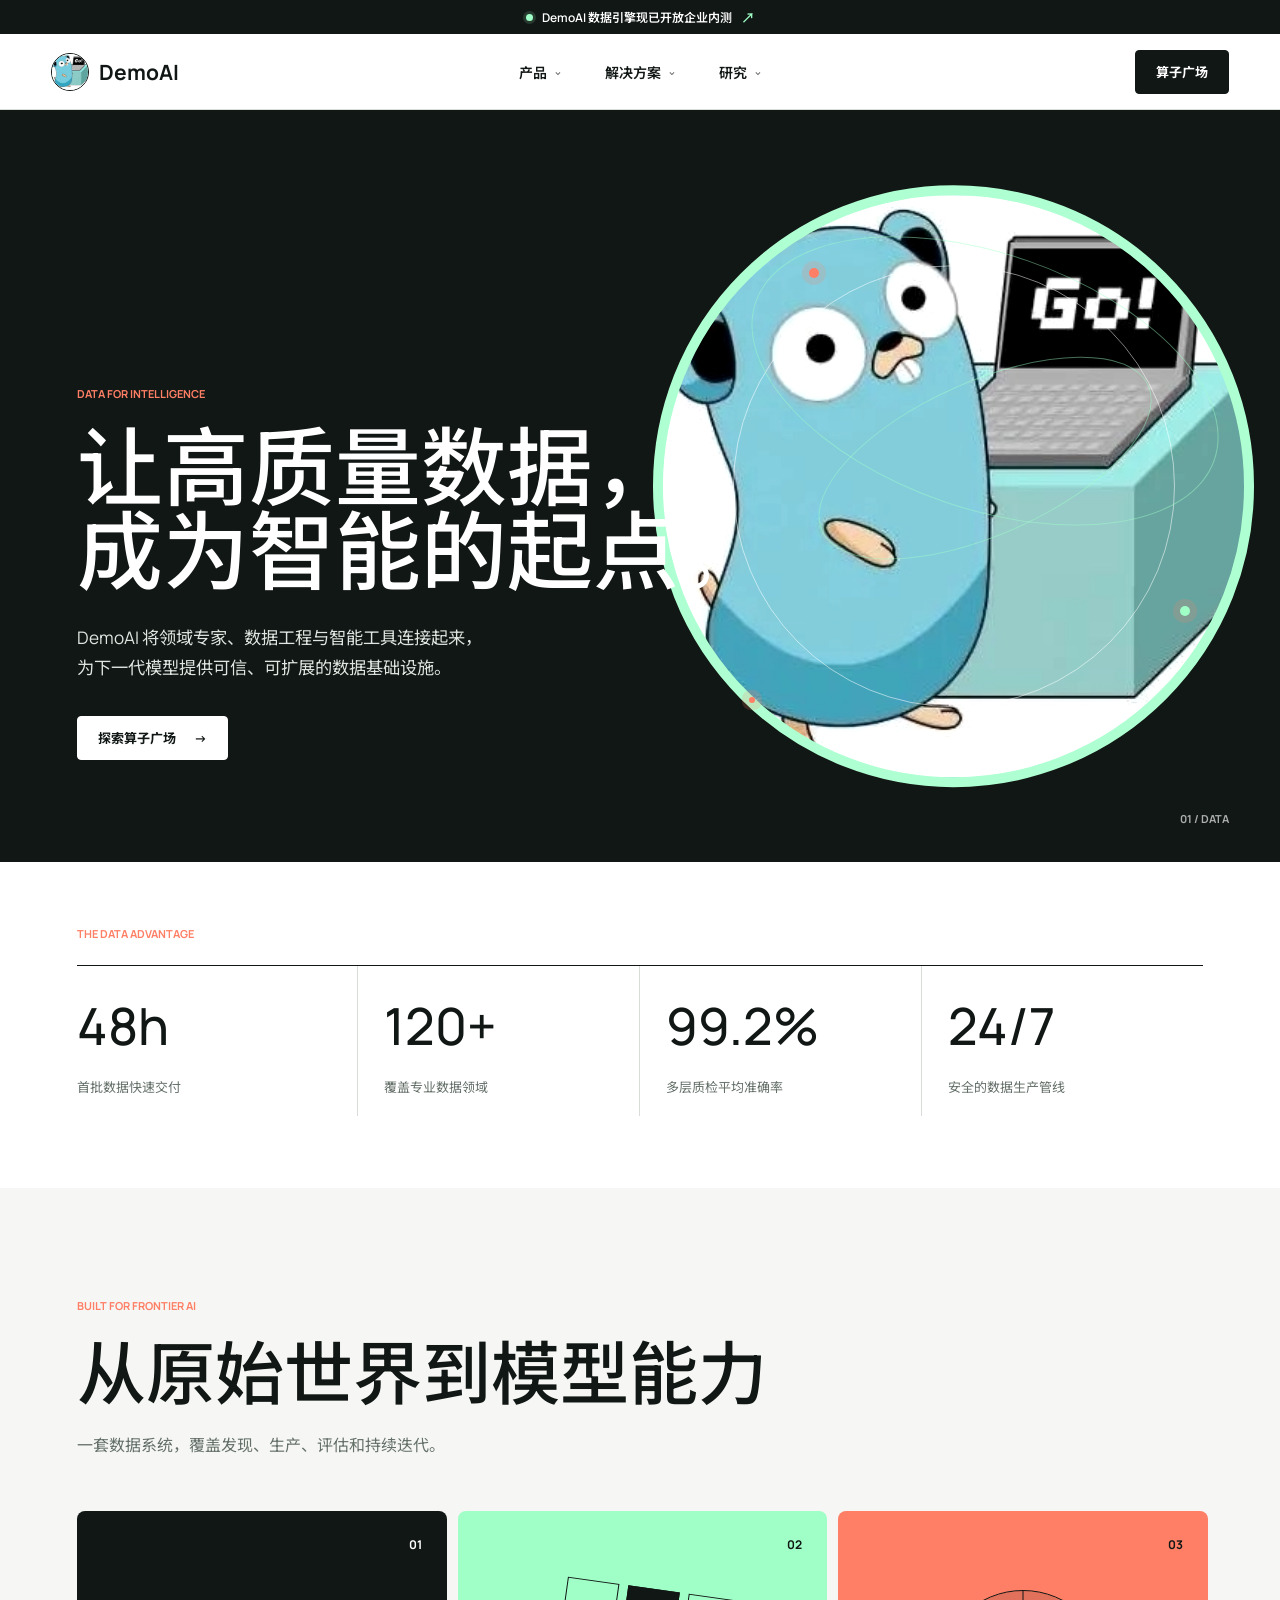
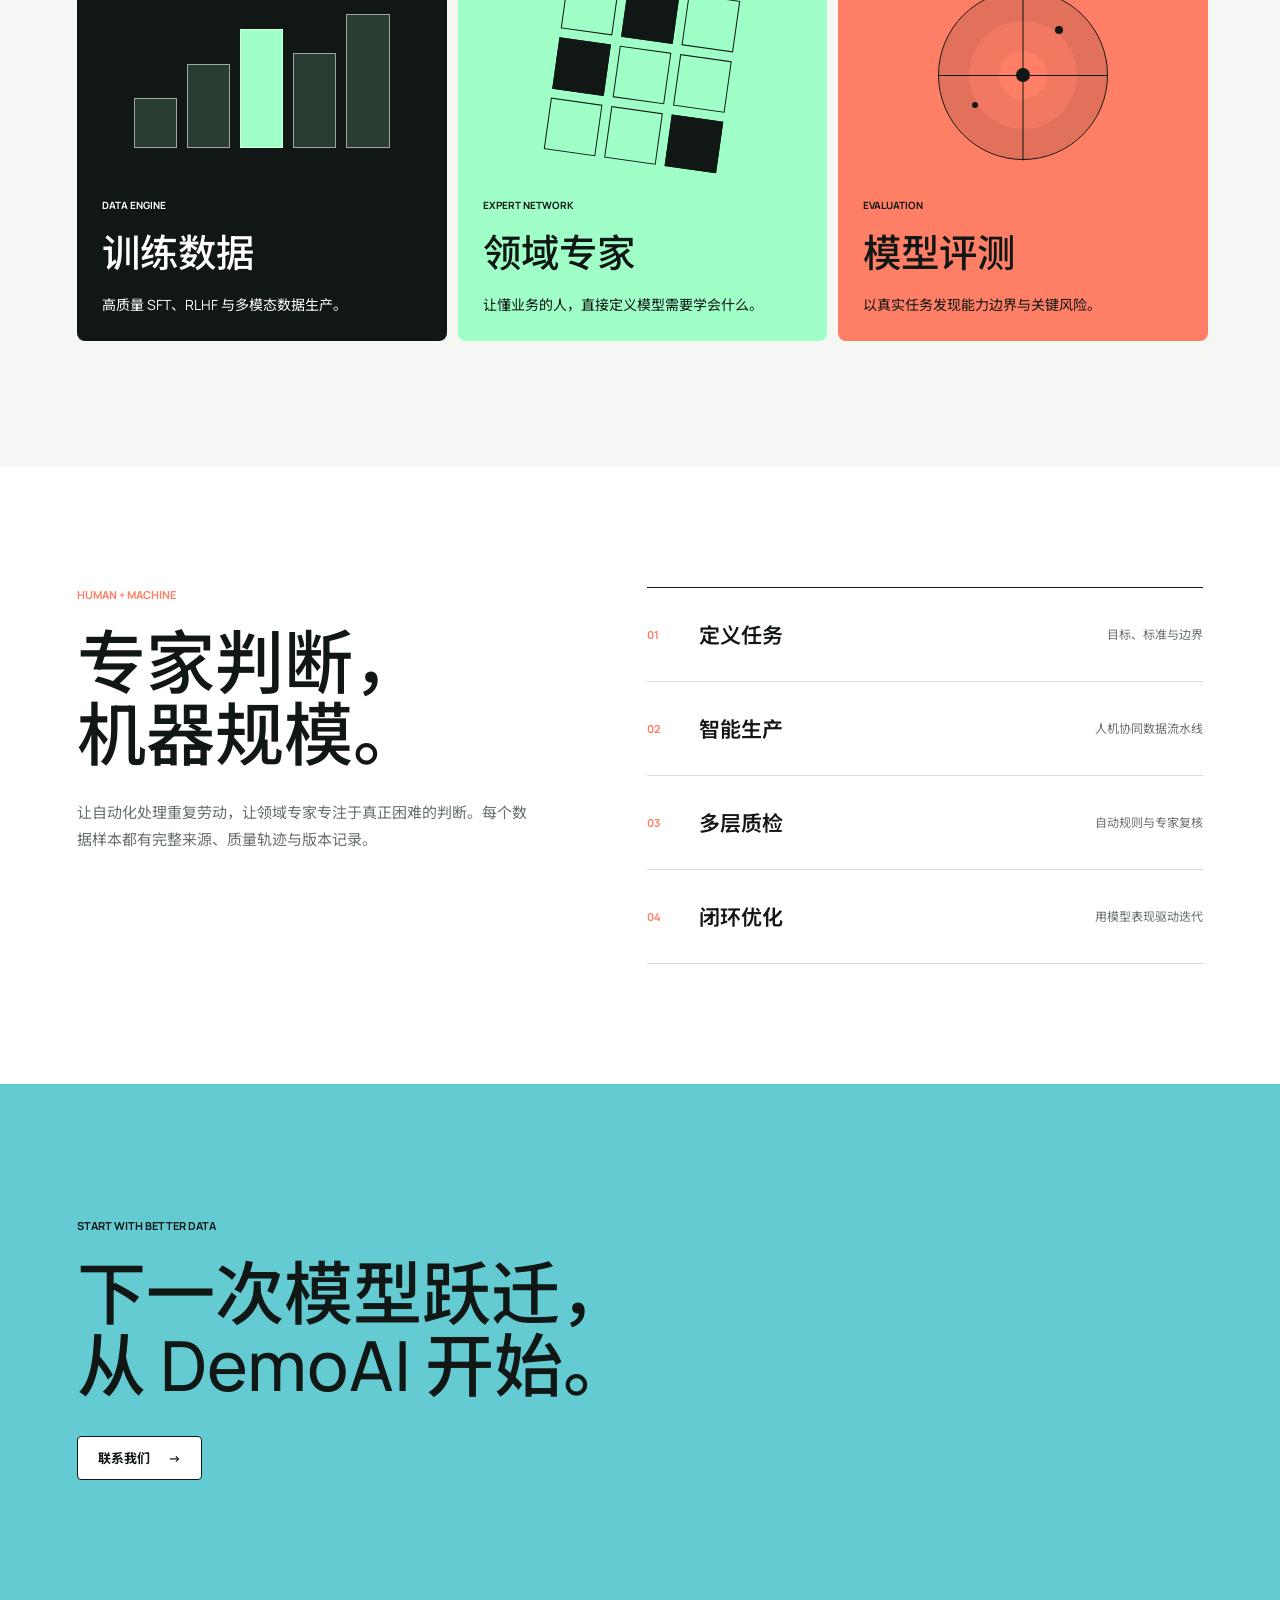
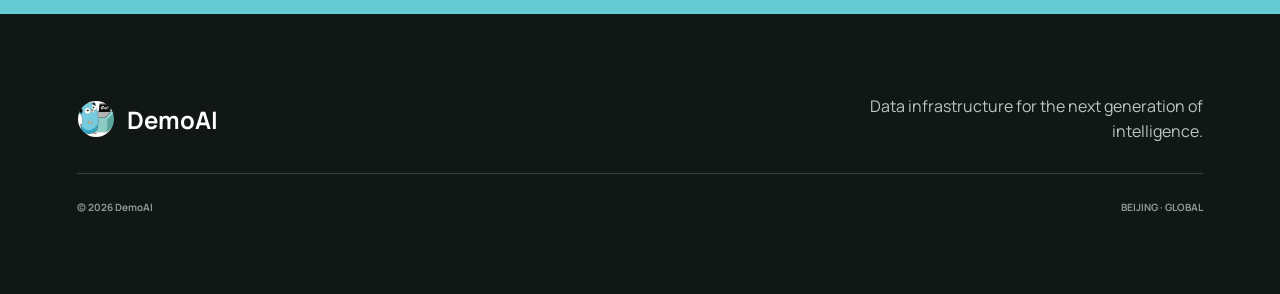
==== commit 92a3ec75: "Add backend-driven operator marketplace" ====
--- a/index.html
+++ b/index.html
@@ -47,20 +47,11 @@
           <button class="nav-trigger" type="button" aria-expanded="false">
             产品 <span aria-hidden="true">&#8964;</span>
           </button>
-          <div class="dropdown" role="menu">
+          <div class="dropdown" role="menu" data-product-menu>
             <p class="dropdown-label">PRODUCTS</p>
-            <button type="button" disabled role="menuitem">
-              <strong>数据引擎</strong>
-              <span>采集、治理与交付全链路</span>
-            </button>
-            <button type="button" disabled role="menuitem">
-              <strong>模型评测</strong>
-              <span>从能力到安全的系统评估</span>
-            </button>
-            <button type="button" disabled role="menuitem">
-              <strong>Agent 工场</strong>
-              <span>面向复杂任务的环境构建</span>
-            </button>
+            <div class="dropdown-list" data-product-list>
+              <span class="catalog-loading">正在加载产品...</span>
+            </div>
           </div>
         </div>
 
@@ -107,7 +98,7 @@
         </div>
       </nav>
 
-      <a class="header-cta" href="#playground">体验 Demo</a>
+      <a class="header-cta" href="operators.html">算子广场</a>
     </header>
 
     <main id="top">
@@ -127,107 +118,11 @@
             DemoAI 将领域专家、数据工程与智能工具连接起来，<br class="desktop-break" />
             为下一代模型提供可信、可扩展的数据基础设施。
           </p>
-          <a class="primary-cta" href="#playground">
-            探索 DemoAI <span aria-hidden="true">&#8594;</span>
+          <a class="primary-cta" href="operators.html">
+            探索算子广场 <span aria-hidden="true">&#8594;</span>
           </a>
         </div>
         <div class="hero-index" aria-hidden="true">01 / DATA</div>
-      </section>
-
-      <section class="playground" id="playground" aria-labelledby="playground-title">
-        <div class="playground-heading">
-          <div>
-            <p class="section-kicker">LIVE DATA PIPELINE</p>
-            <h2 id="playground-title">把一段声音，<br />变成可用的数据。</h2>
-          </div>
-          <div class="service-state" data-service-state>
-            <span aria-hidden="true"></span>
-            <strong>正在连接 ASR 服务</strong>
-          </div>
-        </div>
-
-        <div class="playground-shell">
-          <form class="asr-input" data-asr-form>
-            <div class="panel-index">01 / INPUT</div>
-            <label class="upload-zone" data-upload-zone>
-              <input
-                type="file"
-                name="file"
-                accept="video/*,audio/*,.mkv,.flac"
-                data-file-input
-                required
-              />
-              <span class="upload-symbol" aria-hidden="true">&#8593;</span>
-              <strong>选择视频或音频</strong>
-              <small>也可以把文件拖到这里，最大 500 MB</small>
-            </label>
-
-            <div class="selected-file" data-selected-file hidden>
-              <div>
-                <span>已选择</span>
-                <strong data-file-name></strong>
-              </div>
-              <button type="button" data-clear-file aria-label="移除文件">&times;</button>
-            </div>
-
-            <div class="operator-line">
-              <div>
-                <span>处理算子</span>
-                <strong>ASR 转写</strong>
-              </div>
-              <span class="operator-status">READY</span>
-            </div>
-
-            <button class="run-button" type="submit" data-run-button disabled>
-              开始转写 <span aria-hidden="true">&#8594;</span>
-            </button>
-            <p class="form-error" data-form-error role="alert" hidden></p>
-          </form>
-
-          <div class="asr-output" aria-live="polite">
-            <div class="panel-index">02 / PROCESS</div>
-            <div class="media-preview" data-media-preview>
-              <div class="waveform" aria-hidden="true">
-                <i></i><i></i><i></i><i></i><i></i><i></i><i></i><i></i><i></i>
-              </div>
-              <p>上传文件后，这里会显示处理状态和转写结果。</p>
-            </div>
-
-            <div class="job-progress" data-job-progress hidden>
-              <div class="progress-heading">
-                <div>
-                  <span data-job-stage>准备任务</span>
-                  <strong data-job-progress-value>0%</strong>
-                </div>
-                <small data-job-id></small>
-              </div>
-              <div class="progress-track" aria-hidden="true">
-                <i data-progress-bar></i>
-              </div>
-              <ol class="progress-steps">
-                <li data-step="upload">上传文件</li>
-                <li data-step="queued">进入队列</li>
-                <li data-step="transcribing">ASR 转写</li>
-                <li data-step="completed">生成结果</li>
-              </ol>
-            </div>
-
-            <div class="transcript-result" data-transcript-result hidden>
-              <div class="result-meta">
-                <div><span>语言</span><strong data-result-language>--</strong></div>
-                <div><span>时长</span><strong data-result-duration>--</strong></div>
-                <div><span>片段</span><strong data-result-segments>--</strong></div>
-              </div>
-              <div class="transcript-copy">
-                <span>TRANSCRIPT</span>
-                <p data-result-text></p>
-              </div>
-              <a class="download-result" href="#" data-download-result download>
-                下载完整 JSON <span aria-hidden="true">&#8595;</span>
-              </a>
-            </div>
-          </div>
-        </div>
       </section>
 
       <section class="metrics" aria-label="DemoAI 数据能力">
--- a/styles.css
+++ b/styles.css
@@ -183,7 +183,8 @@
   letter-spacing: 0;
 }
 
-.dropdown button {
+.dropdown button,
+.dropdown-item {
   width: 100%;
   display: grid;
   gap: 3px;
@@ -191,16 +192,21 @@
   border: 0;
   border-top: 1px solid #eceeeb;
   background: transparent;
+  color: var(--ink);
   text-align: left;
-}
-
-.dropdown button:disabled {
+  text-decoration: none;
+}
+
+.dropdown button:disabled,
+.dropdown-item.is-disabled {
   color: var(--ink);
   cursor: default;
-  opacity: 1;
-}
-
-.dropdown button:hover {
+  opacity: 0.55;
+}
+
+.dropdown button:hover,
+.dropdown-item:not(.is-disabled):hover,
+.dropdown-item:not(.is-disabled):focus-visible {
   background: #f1f4f0;
 }
 
@@ -212,6 +218,20 @@
 .dropdown span {
   color: var(--muted);
   font-size: 12px;
+}
+
+.dropdown-list {
+  display: grid;
+}
+
+.catalog-loading {
+  display: block;
+  padding: 14px 12px;
+  border-top: 1px solid #eceeeb;
+}
+
+.catalog-loading.is-error {
+  color: #a33c2b;
 }
 
 .header-cta,
@@ -375,6 +395,256 @@
 .point-two { top: 66%; right: 7%; background: var(--mint); }
 .point-three { top: 78%; right: 41%; width: 6px; height: 6px; }
 
+.catalog-main {
+  min-height: calc(100vh - var(--header-height));
+  background: #f3f5f1;
+}
+
+.catalog-hero {
+  position: relative;
+  padding: 88px clamp(22px, 6vw, 92px) 74px;
+  overflow: hidden;
+  border-bottom: 1px solid var(--ink);
+  background: var(--ink);
+  color: var(--white);
+}
+
+.catalog-hero::after {
+  content: "01";
+  position: absolute;
+  right: clamp(22px, 6vw, 92px);
+  bottom: -48px;
+  color: rgb(151 255 192 / 15%);
+  font-family: "Manrope", sans-serif;
+  font-size: 220px;
+  font-weight: 700;
+  line-height: 1;
+}
+
+.back-link {
+  position: relative;
+  z-index: 1;
+  display: inline-flex;
+  margin-bottom: 58px;
+  color: inherit;
+  font-size: 12px;
+  font-weight: 600;
+  text-decoration: none;
+}
+
+.catalog-hero h1 {
+  position: relative;
+  z-index: 1;
+  margin: 10px 0 20px;
+  font-size: 82px;
+  font-weight: 500;
+  line-height: 1;
+}
+
+.catalog-hero > p:not(.section-kicker) {
+  position: relative;
+  z-index: 1;
+  max-width: 660px;
+  margin: 0;
+  color: #bdc7c0;
+  font-size: 16px;
+  line-height: 1.8;
+}
+
+.catalog-state {
+  position: absolute;
+  right: clamp(22px, 6vw, 92px);
+  bottom: 76px;
+  z-index: 1;
+  padding-left: 18px;
+  color: #8d9991;
+  font-size: 12px;
+}
+
+.catalog-state::before {
+  content: "";
+  position: absolute;
+  top: 4px;
+  left: 0;
+  width: 8px;
+  height: 8px;
+  border: 1px solid currentColor;
+  border-radius: 50%;
+}
+
+.catalog-state.is-online {
+  color: var(--mint);
+}
+
+.catalog-state.is-online::before {
+  background: currentColor;
+}
+
+.operator-catalog {
+  min-height: 460px;
+  padding: 64px clamp(22px, 6vw, 92px) 110px;
+}
+
+.operator-grid {
+  display: grid;
+  grid-template-columns: repeat(auto-fit, minmax(300px, 420px));
+  gap: 20px;
+}
+
+.operator-card {
+  min-height: 390px;
+  display: flex;
+  flex-direction: column;
+  padding: 26px;
+  border: 1px solid var(--ink);
+  border-radius: 6px;
+  background: var(--white);
+  color: var(--ink);
+  text-decoration: none;
+  transition: background 180ms ease, color 180ms ease, transform 180ms ease;
+}
+
+.operator-card:hover,
+.operator-card:focus-visible {
+  background: var(--mint);
+  transform: translateY(-3px);
+}
+
+.operator-card-top,
+.operator-card-footer {
+  display: flex;
+  align-items: center;
+  justify-content: space-between;
+  gap: 18px;
+}
+
+.operator-mark {
+  width: 48px;
+  height: 48px;
+  display: grid;
+  place-items: center;
+  border: 1px solid currentColor;
+  border-radius: 50%;
+  font-family: "Manrope", sans-serif;
+  font-size: 20px;
+  font-weight: 700;
+}
+
+.availability {
+  color: var(--muted);
+  font-size: 10px;
+  font-weight: 700;
+}
+
+.availability.is-available {
+  color: #176a45;
+}
+
+.operator-category {
+  margin: 56px 0 8px;
+  color: var(--coral);
+  font-size: 10px;
+  font-weight: 700;
+}
+
+.operator-card h2 {
+  margin: 0;
+  font-size: 32px;
+  font-weight: 550;
+}
+
+.operator-description {
+  max-width: 340px;
+  margin: 18px 0 36px;
+  color: var(--muted);
+  font-size: 14px;
+  line-height: 1.7;
+}
+
+.operator-card-footer {
+  margin-top: auto;
+  padding-top: 20px;
+  border-top: 1px solid currentColor;
+  font-size: 12px;
+}
+
+.operator-card-footer strong {
+  font-size: 14px;
+  font-weight: 650;
+}
+
+.catalog-empty {
+  min-height: 240px;
+  display: grid;
+  place-items: center;
+  border: 1px dashed #919a94;
+  color: var(--muted);
+}
+
+.catalog-empty.is-error {
+  color: #a33c2b;
+}
+
+.operator-overview {
+  display: grid;
+  grid-template-columns: minmax(0, 1fr) minmax(300px, 380px);
+  gap: 72px;
+  padding: 78px clamp(22px, 6vw, 92px) 84px;
+  border-bottom: 1px solid var(--ink);
+  background: var(--white);
+}
+
+.operator-overview .back-link {
+  margin-bottom: 64px;
+}
+
+.operator-overview h1 {
+  margin: 10px 0 20px;
+  font-size: 72px;
+  font-weight: 500;
+  line-height: 1.05;
+}
+
+.operator-overview-copy > p:last-child {
+  max-width: 720px;
+  margin: 0;
+  color: var(--muted);
+  font-size: 16px;
+  line-height: 1.8;
+}
+
+.pricing-panel {
+  align-self: end;
+  padding: 26px;
+  border: 1px solid var(--ink);
+  border-radius: 6px;
+  background: var(--mint);
+}
+
+.pricing-panel > span {
+  display: block;
+  margin-bottom: 22px;
+  font-size: 10px;
+  font-weight: 700;
+}
+
+.pricing-panel strong {
+  display: block;
+  font-size: 30px;
+  font-weight: 600;
+}
+
+.pricing-panel p {
+  margin: 14px 0 0;
+  color: #315443;
+  font-size: 12px;
+  line-height: 1.6;
+}
+
+.operator-playground {
+  padding-top: 76px;
+}
+
 .playground {
   padding: 112px clamp(22px, 6vw, 92px) 124px;
   background: #e7ebe6;
@@ -1241,6 +1511,15 @@
     grid-template-columns: 1fr;
   }
 
+  .operator-overview {
+    grid-template-columns: 1fr;
+    gap: 44px;
+  }
+
+  .pricing-panel {
+    max-width: 420px;
+  }
+
   .playground-heading {
     align-items: flex-start;
     flex-direction: column;
@@ -1316,6 +1595,9 @@
 
   .metrics,
   .playground,
+  .catalog-hero,
+  .operator-catalog,
+  .operator-overview,
   .capabilities,
   .workflow,
   .cta-band,
@@ -1337,6 +1619,56 @@
     font-size: 42px;
   }
 
+  .catalog-hero {
+    padding-top: 62px;
+    padding-bottom: 64px;
+  }
+
+  .catalog-hero .back-link,
+  .operator-overview .back-link {
+    margin-bottom: 42px;
+  }
+
+  .catalog-hero h1,
+  .operator-overview h1 {
+    font-size: 48px;
+  }
+
+  .catalog-hero::after {
+    right: -24px;
+    bottom: -20px;
+    font-size: 150px;
+  }
+
+  .catalog-state {
+    position: relative;
+    right: auto;
+    bottom: auto;
+    margin-top: 30px;
+  }
+
+  .operator-catalog {
+    padding-top: 36px;
+    padding-bottom: 72px;
+  }
+
+  .operator-grid {
+    grid-template-columns: 1fr;
+  }
+
+  .operator-card {
+    min-height: 360px;
+  }
+
+  .operator-overview {
+    padding-top: 56px;
+    padding-bottom: 62px;
+  }
+
+  .pricing-panel strong {
+    font-size: 25px;
+  }
+
   .asr-input,
   .asr-output {
     padding: 20px;
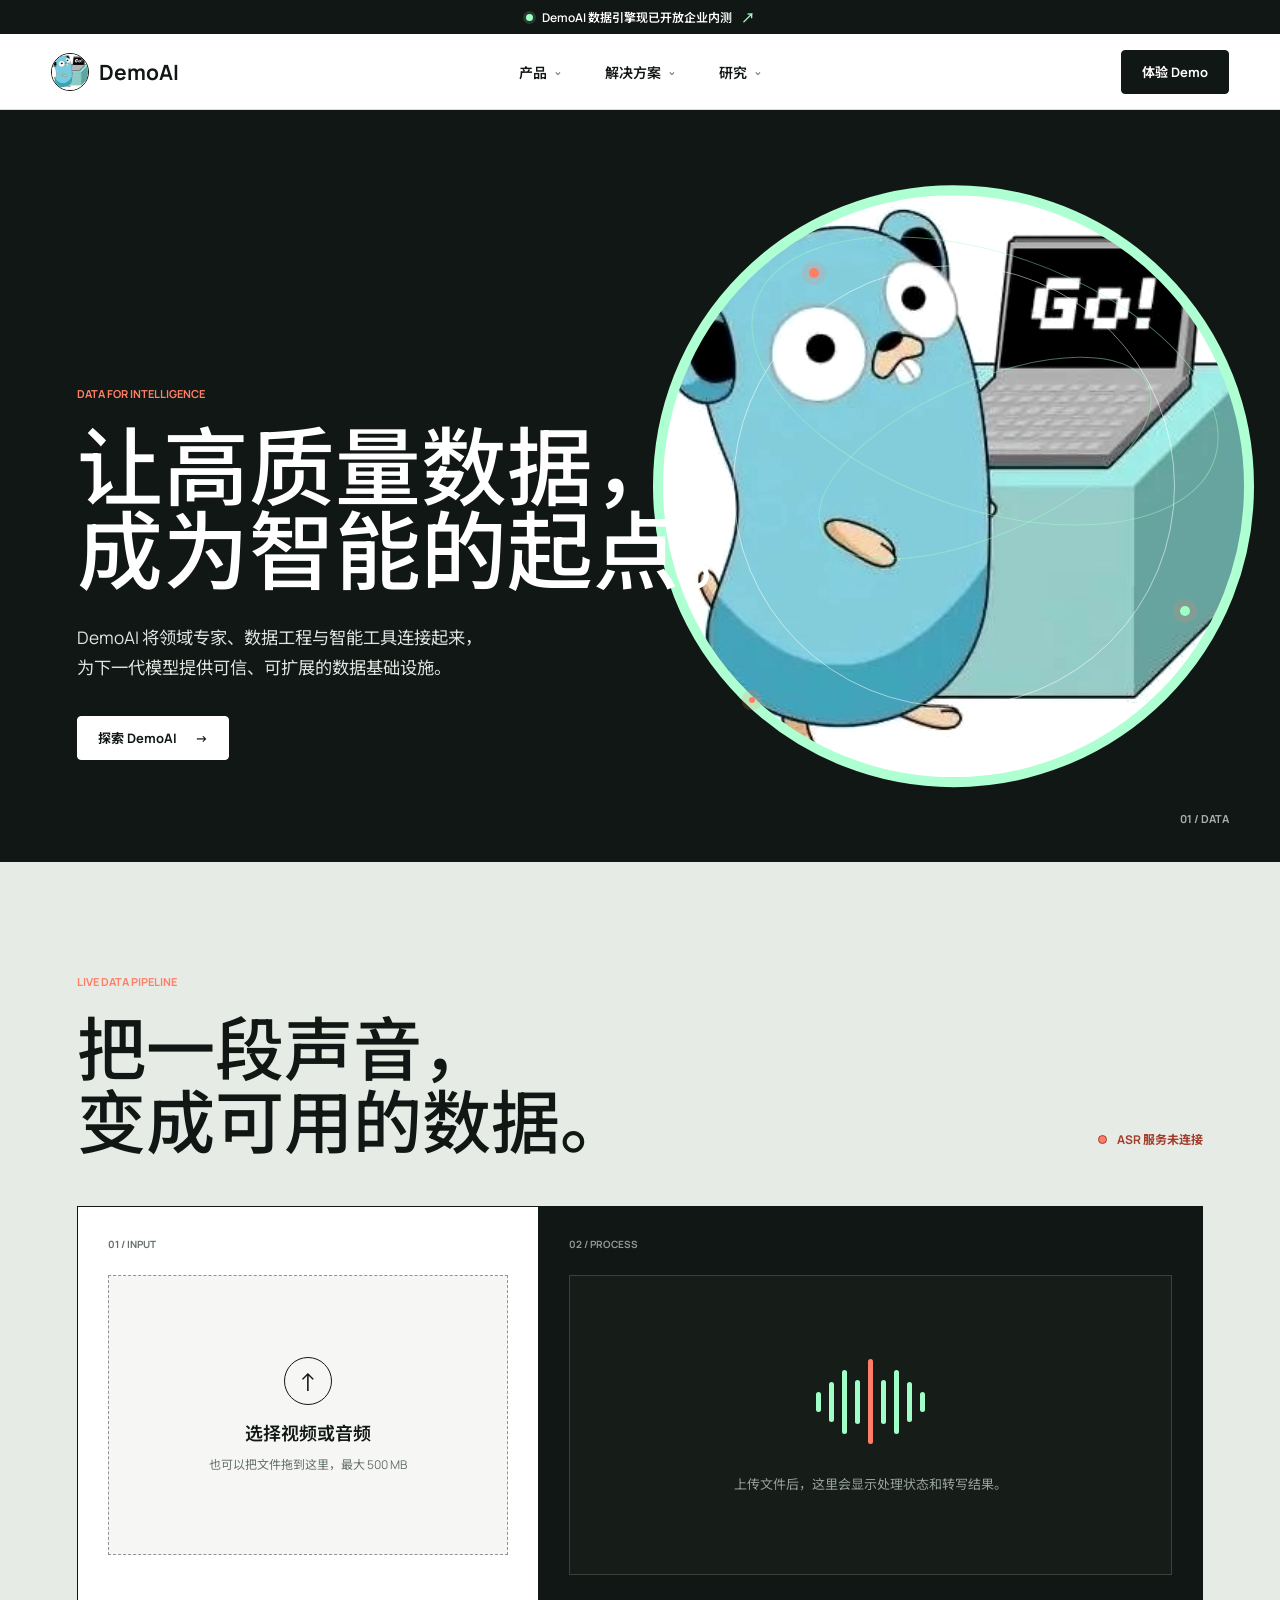
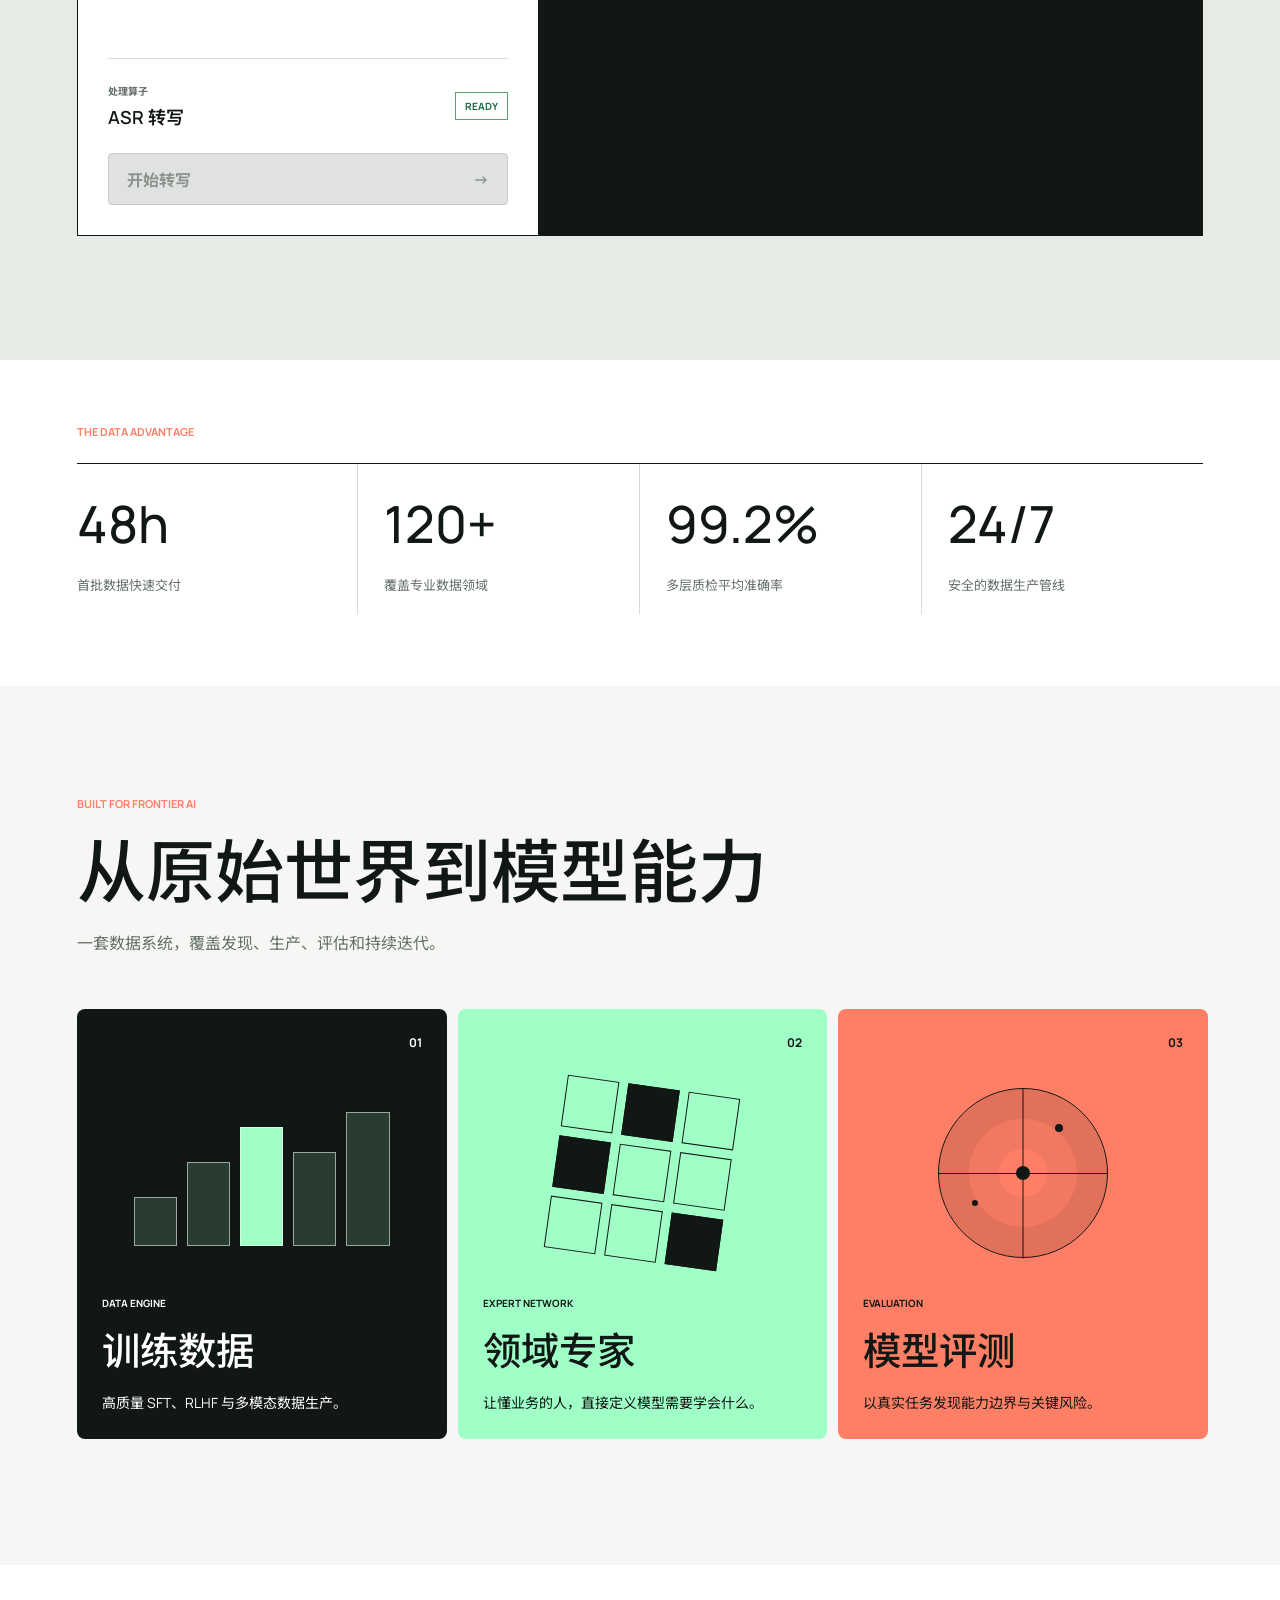
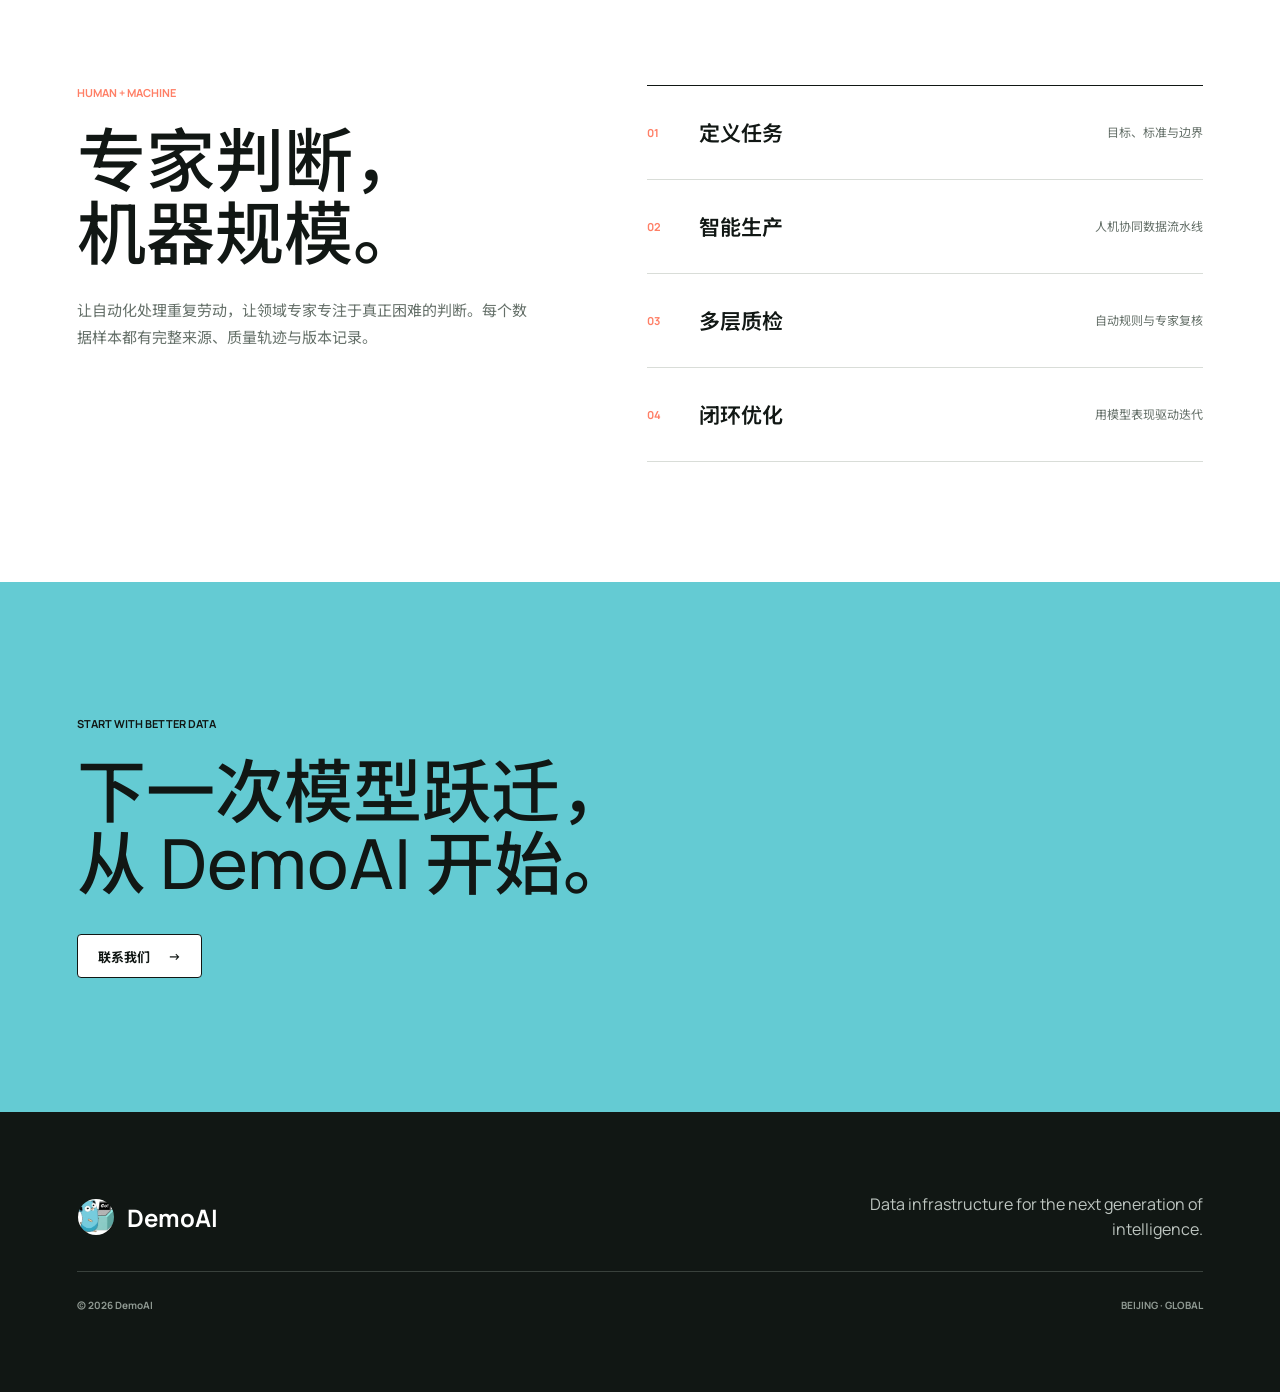
==== commit 283c1976: "Render the product menu and operator plaza from the backend The product navigation was hard-coded in" ====
--- a/index.html
+++ b/index.html
@@ -47,6 +47,7 @@
           <button class="nav-trigger" type="button" aria-expanded="false">
             产品 <span aria-hidden="true">&#8964;</span>
           </button>
+          <!-- 产品目录由后端 GET /api/v1/catalog/products 提供，这里只负责渲染。 -->
           <div class="dropdown" role="menu" data-product-menu>
             <p class="dropdown-label">PRODUCTS</p>
             <div class="dropdown-list" data-product-list>
@@ -98,7 +99,7 @@
         </div>
       </nav>
 
-      <a class="header-cta" href="operators.html">算子广场</a>
+      <a class="header-cta" href="#playground">体验 Demo</a>
     </header>
 
     <main id="top">
@@ -118,11 +119,107 @@
             DemoAI 将领域专家、数据工程与智能工具连接起来，<br class="desktop-break" />
             为下一代模型提供可信、可扩展的数据基础设施。
           </p>
-          <a class="primary-cta" href="operators.html">
-            探索算子广场 <span aria-hidden="true">&#8594;</span>
+          <a class="primary-cta" href="#playground">
+            探索 DemoAI <span aria-hidden="true">&#8594;</span>
           </a>
         </div>
         <div class="hero-index" aria-hidden="true">01 / DATA</div>
+      </section>
+
+      <section class="playground" id="playground" aria-labelledby="playground-title">
+        <div class="playground-heading">
+          <div>
+            <p class="section-kicker">LIVE DATA PIPELINE</p>
+            <h2 id="playground-title">把一段声音，<br />变成可用的数据。</h2>
+          </div>
+          <div class="service-state" data-service-state>
+            <span aria-hidden="true"></span>
+            <strong>正在连接 ASR 服务</strong>
+          </div>
+        </div>
+
+        <div class="playground-shell">
+          <form class="asr-input" data-asr-form>
+            <div class="panel-index">01 / INPUT</div>
+            <label class="upload-zone" data-upload-zone>
+              <input
+                type="file"
+                name="file"
+                accept="video/*,audio/*,.mkv,.flac"
+                data-file-input
+                required
+              />
+              <span class="upload-symbol" aria-hidden="true">&#8593;</span>
+              <strong>选择视频或音频</strong>
+              <small>也可以把文件拖到这里，最大 500 MB</small>
+            </label>
+
+            <div class="selected-file" data-selected-file hidden>
+              <div>
+                <span>已选择</span>
+                <strong data-file-name></strong>
+              </div>
+              <button type="button" data-clear-file aria-label="移除文件">&times;</button>
+            </div>
+
+            <div class="operator-line">
+              <div>
+                <span>处理算子</span>
+                <strong>ASR 转写</strong>
+              </div>
+              <span class="operator-status">READY</span>
+            </div>
+
+            <button class="run-button" type="submit" data-run-button disabled>
+              开始转写 <span aria-hidden="true">&#8594;</span>
+            </button>
+            <p class="form-error" data-form-error role="alert" hidden></p>
+          </form>
+
+          <div class="asr-output" aria-live="polite">
+            <div class="panel-index">02 / PROCESS</div>
+            <div class="media-preview" data-media-preview>
+              <div class="waveform" aria-hidden="true">
+                <i></i><i></i><i></i><i></i><i></i><i></i><i></i><i></i><i></i>
+              </div>
+              <p>上传文件后，这里会显示处理状态和转写结果。</p>
+            </div>
+
+            <div class="job-progress" data-job-progress hidden>
+              <div class="progress-heading">
+                <div>
+                  <span data-job-stage>准备任务</span>
+                  <strong data-job-progress-value>0%</strong>
+                </div>
+                <small data-job-id></small>
+              </div>
+              <div class="progress-track" aria-hidden="true">
+                <i data-progress-bar></i>
+              </div>
+              <ol class="progress-steps">
+                <li data-step="upload">上传文件</li>
+                <li data-step="queued">进入队列</li>
+                <li data-step="transcribing">ASR 转写</li>
+                <li data-step="completed">生成结果</li>
+              </ol>
+            </div>
+
+            <div class="transcript-result" data-transcript-result hidden>
+              <div class="result-meta">
+                <div><span>语言</span><strong data-result-language>--</strong></div>
+                <div><span>时长</span><strong data-result-duration>--</strong></div>
+                <div><span>片段</span><strong data-result-segments>--</strong></div>
+              </div>
+              <div class="transcript-copy">
+                <span>TRANSCRIPT</span>
+                <p data-result-text></p>
+              </div>
+              <a class="download-result" href="#" data-download-result download>
+                下载完整 JSON <span aria-hidden="true">&#8595;</span>
+              </a>
+            </div>
+          </div>
+        </div>
       </section>
 
       <section class="metrics" aria-label="DemoAI 数据能力">
